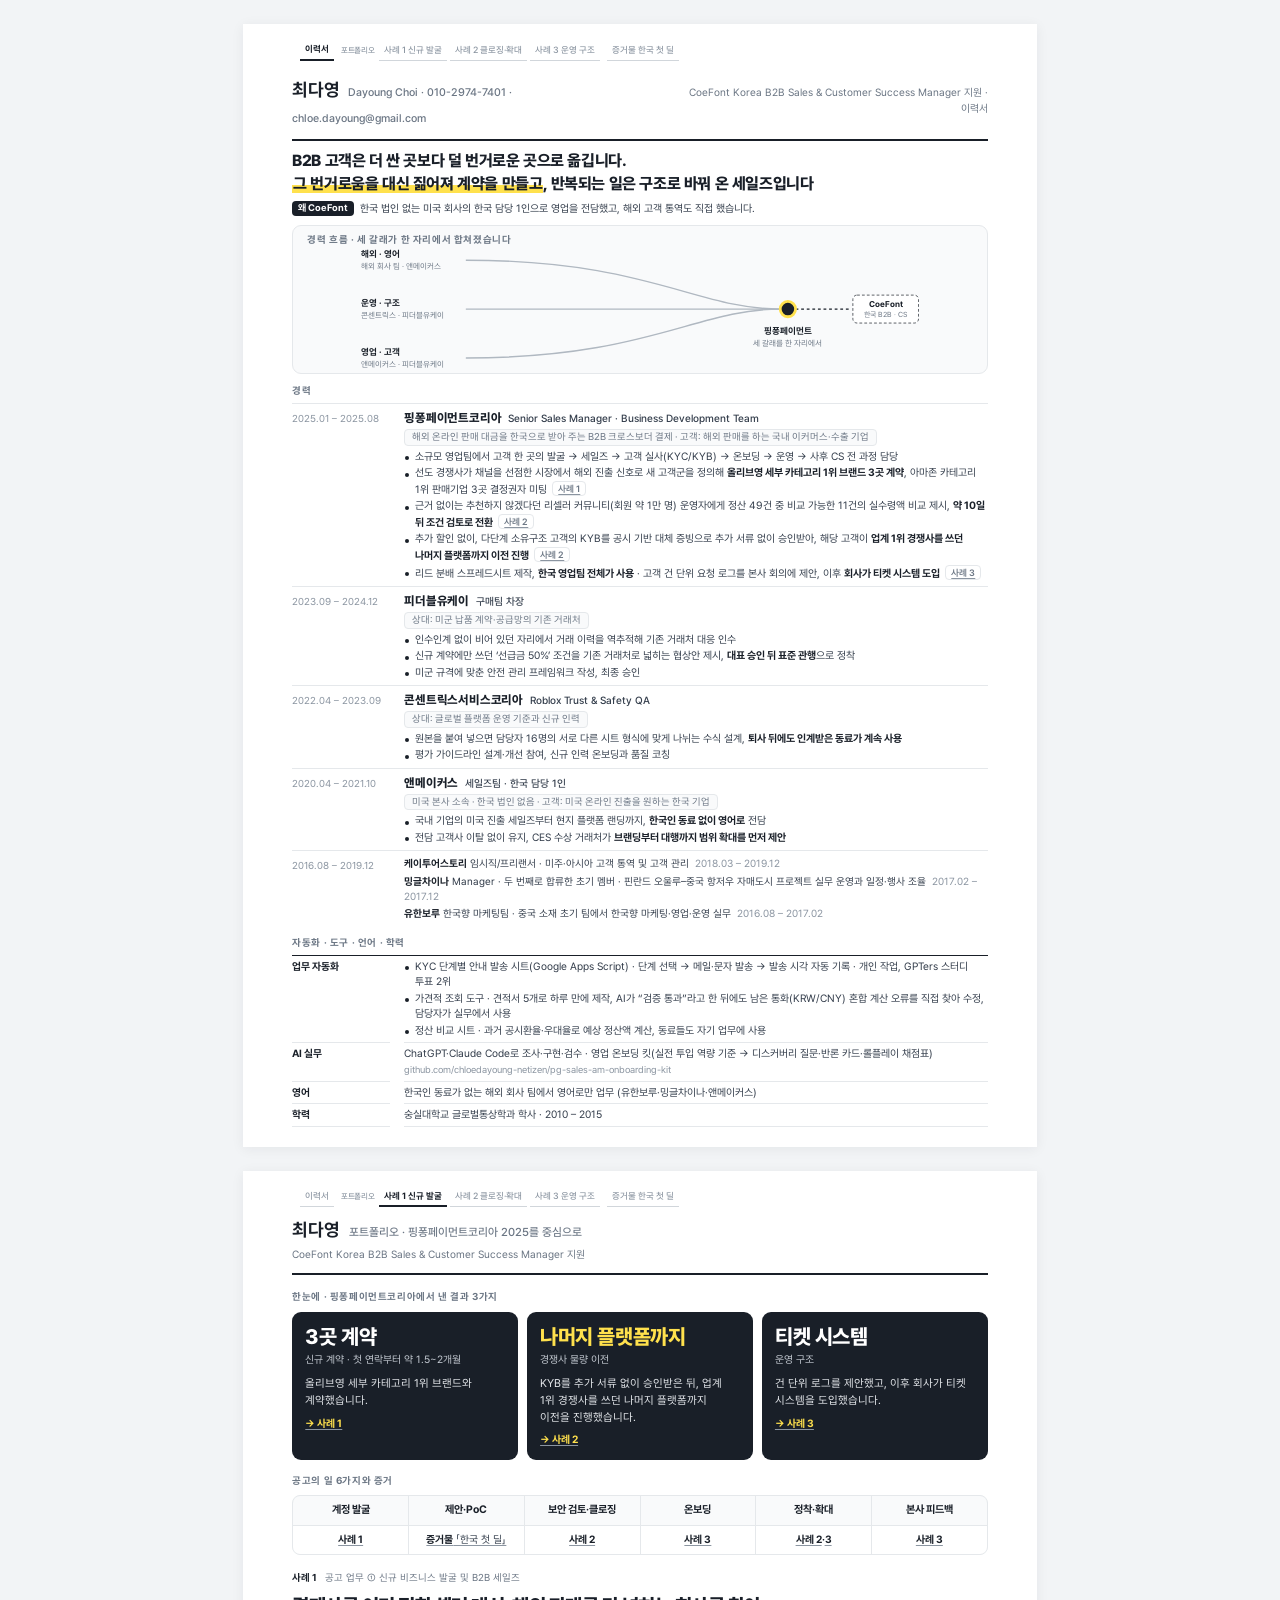
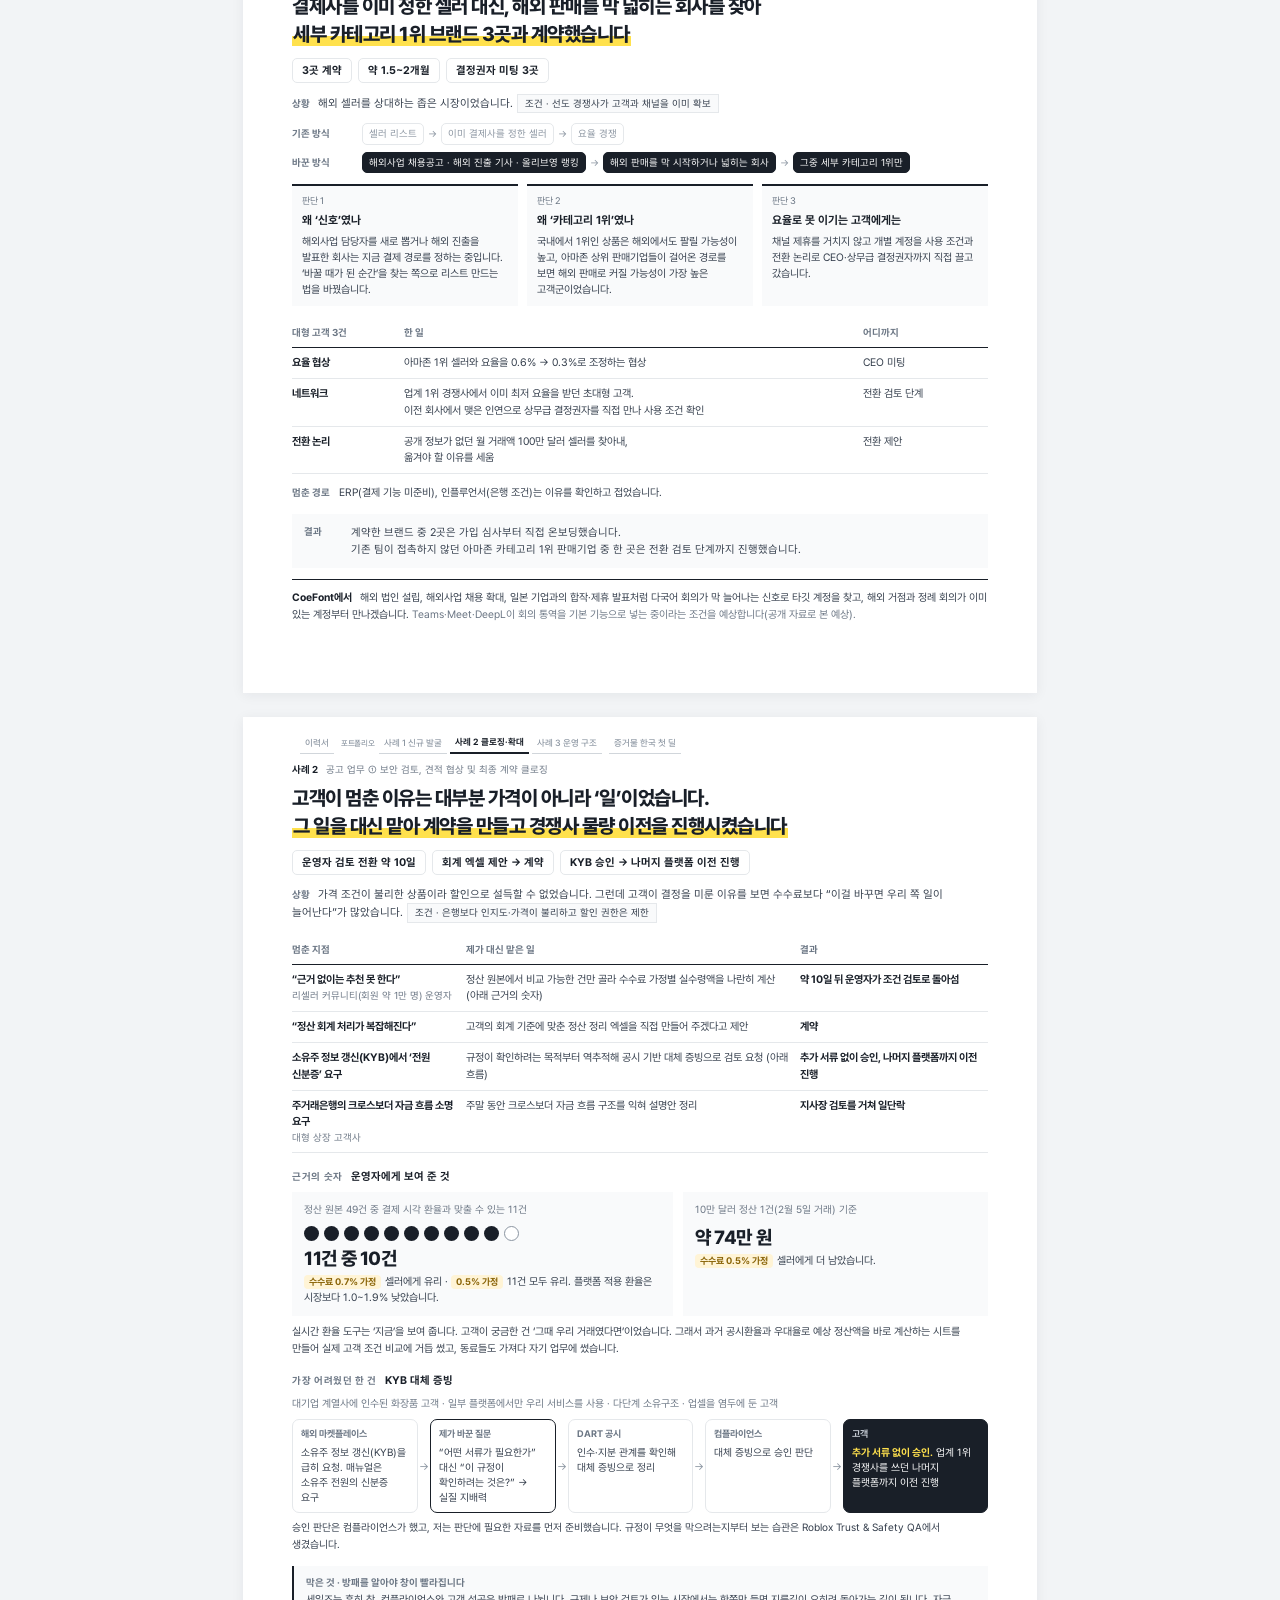
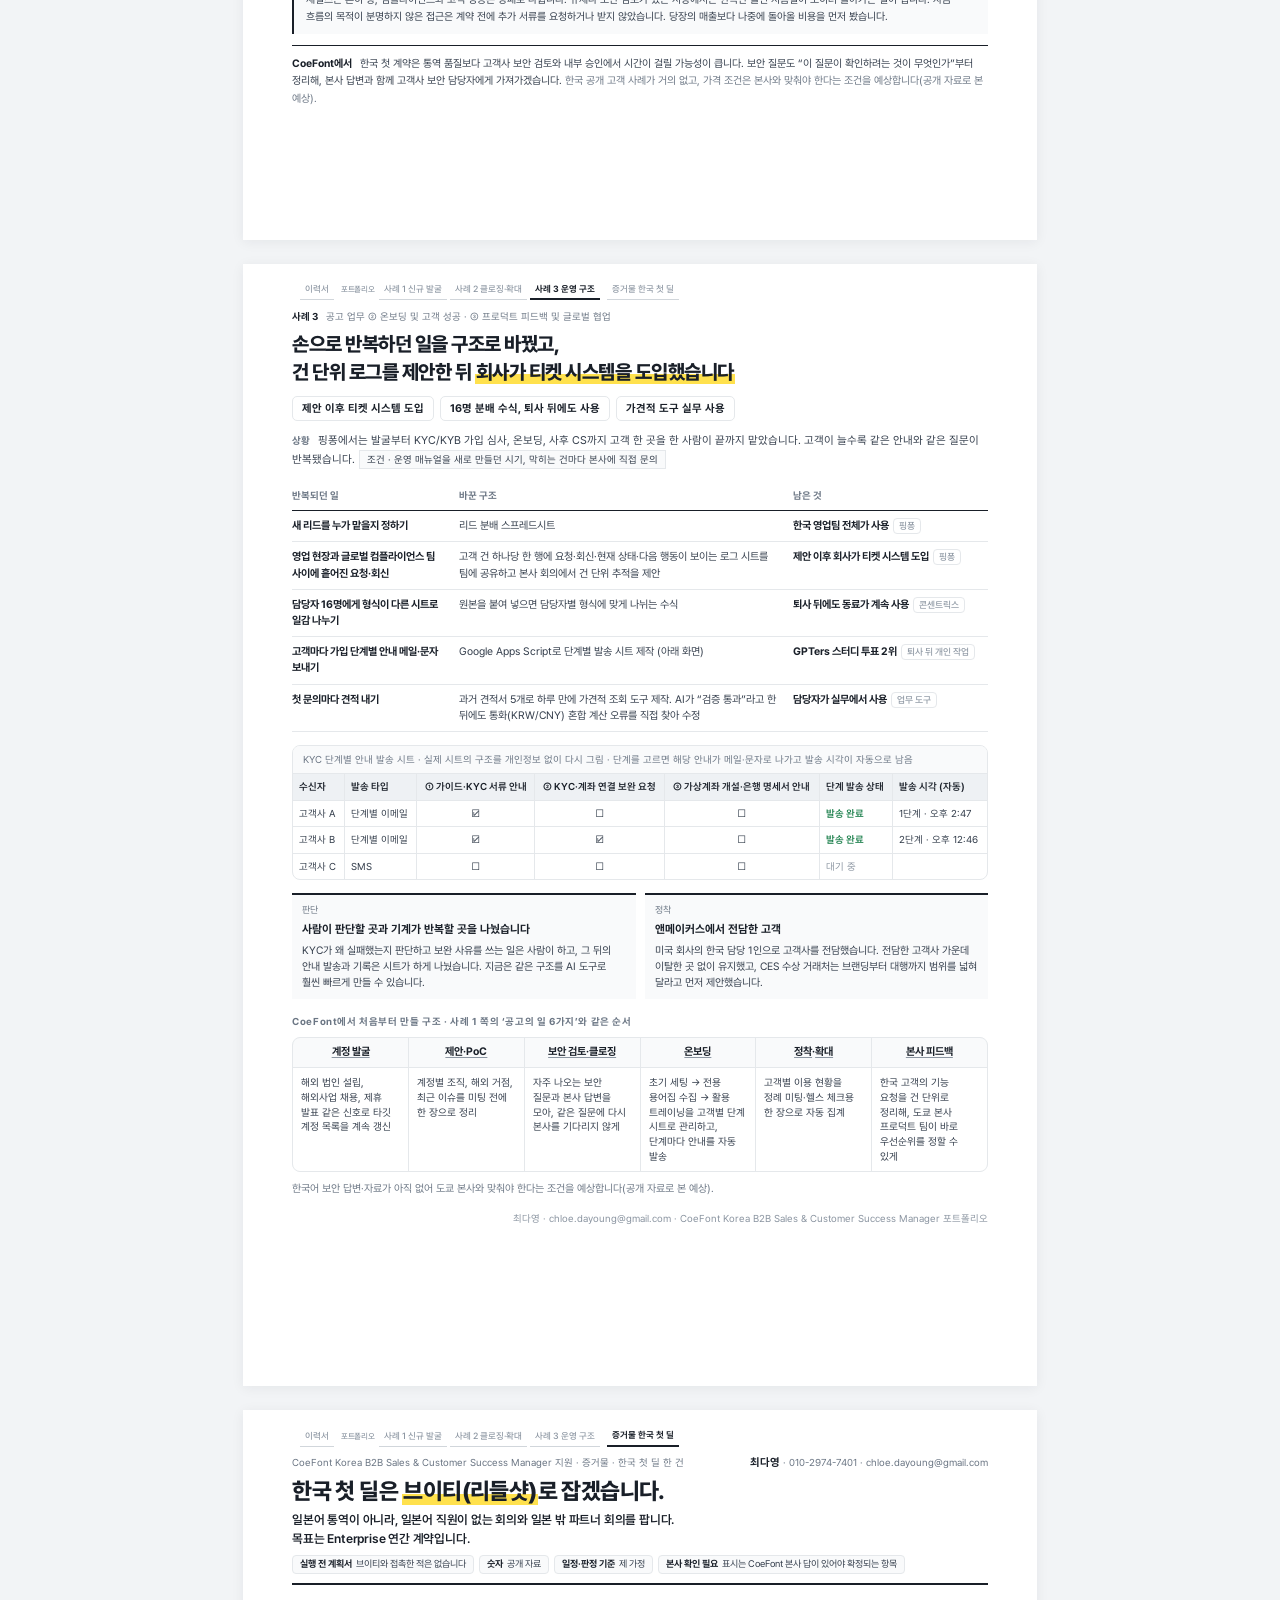
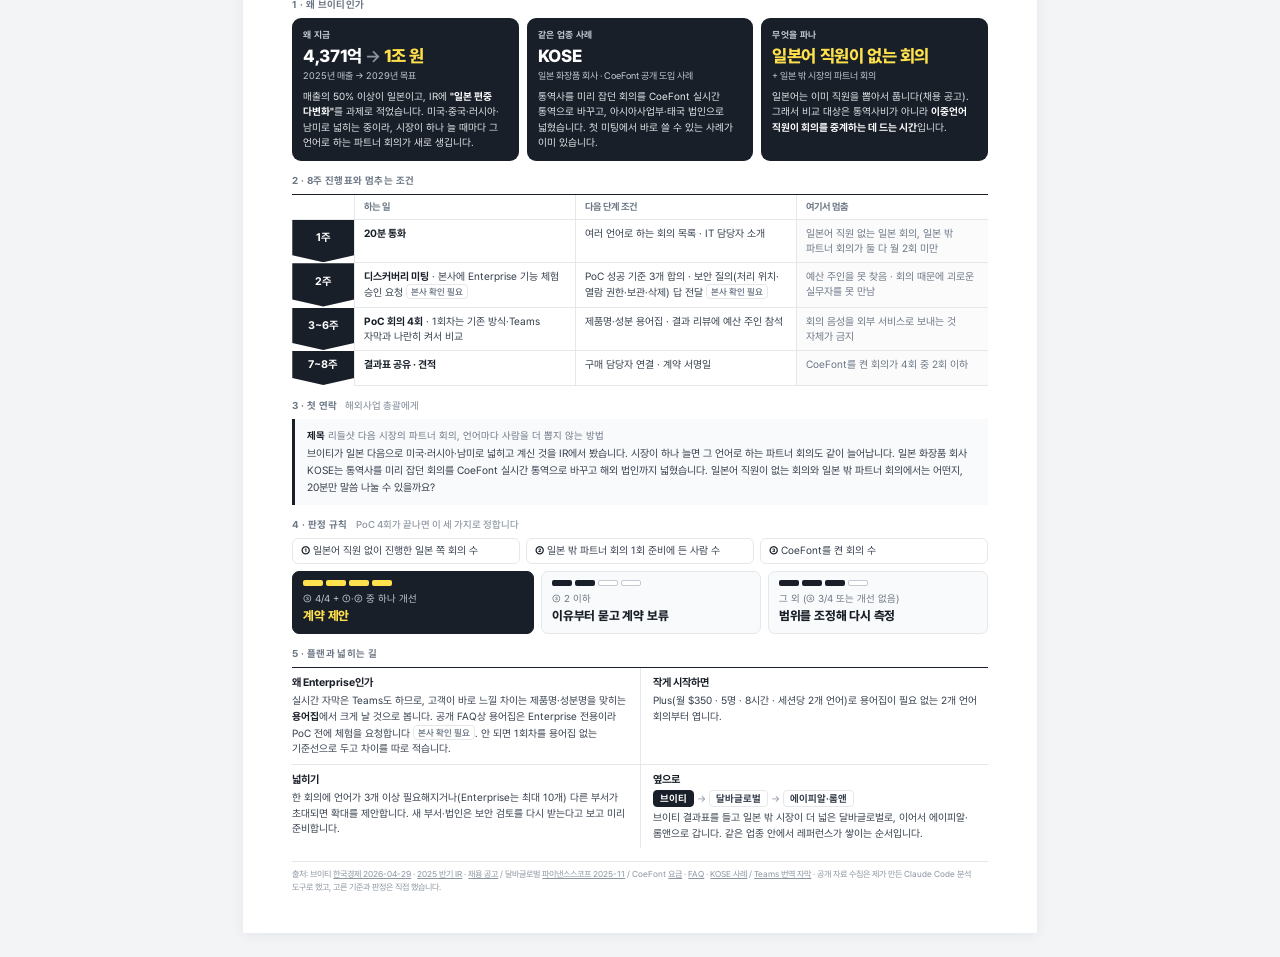
==== coefont/통합_제출본_최종.html @ 5407affa "Add final CoeFont submission (B-based, merged fixes) Based on v3 ribbon-edit version. Fixes page-1 o" ====
<!doctype html><html lang="ko"><head><meta charset="utf-8"><meta name="viewport" content="width=device-width,initial-scale=1"><meta name="robots" content="noindex,nofollow"><title>최다영 · CoeFont Korea B2B Sales &amp; Customer Success Manager 지원 서류</title><style id="embedded-font">/* Pretendard (SIL OFL 1.1) · 이 문서에 쓰인 글자만 추린 내장 폰트 */@font-face{font-family:Pretendard;font-weight:400;font-style:normal;font-display:block;src:url([data-uri]) format('woff2')}@font-face{font-family:Pretendard;font-weight:500;font-style:normal;font-display:block;src:url([data-uri]) format('woff2')}@font-face{font-family:Pretendard;font-weight:600;font-style:normal;font-display:block;src:url([data-uri]) format('woff2')}@font-face{font-family:Pretendard;font-weight:700;font-style:normal;font-display:block;src:url([data-uri]) format('woff2')}@font-face{font-family:Pretendard;font-weight:800;font-style:normal;font-display:block;src:url([data-uri]) format('woff2')}</style><style>.d-cv{--ink:#191f28;--body:#333d4b;--muted:#6b7684;--faint:#8b95a1;--line:#e5e8eb;--tint:#f9fafb;--mark:#ffe14d;
  font-family:Pretendard,-apple-system,BlinkMacSystemFont,'Apple SD Gothic Neo','Malgun Gothic',sans-serif;color:var(--body);background:#f2f4f6;color-scheme:light}
.d-cv *{box-sizing:border-box;-webkit-print-color-adjust:exact;print-color-adjust:exact}
.d-cv{margin:0;font-size:10.6px;line-height:1.47;word-break:keep-all;overflow-wrap:anywhere;-webkit-font-smoothing:antialiased}
.d-cv a{color:inherit;text-decoration:none}
.d-cv h1,.d-cv h2,.d-cv h3,.d-cv p,.d-cv ul,.d-cv dl,.d-cv dd{margin:0}
.d-cv ul{padding:0;list-style:none}
.d-cv strong,.d-cv b{color:var(--ink);font-weight:700}
.d-cv mark{background:linear-gradient(transparent 60%,var(--mark) 60%);color:inherit;padding:0 1px}
.d-cv .sheet{width:210mm;min-height:297mm;margin:24px auto;padding:11mm 13mm 9mm;background:#fff;box-shadow:0 2px 12px #191f2810}
.d-cv .section-label{font-size:10px;font-weight:700;letter-spacing:.06em;color:var(--muted);margin:9px 0 5px}
.d-cv .top{display:flex;justify-content:space-between;align-items:baseline;gap:10px;padding-bottom:9px;border-bottom:2px solid var(--ink)}
.d-cv .name{font-size:18px;font-weight:700;color:var(--ink)}
.d-cv .name small{font-size:11px;font-weight:500;color:var(--muted);margin-left:8px}
.d-cv .role{font-size:10.5px;color:var(--muted);text-align:right;line-height:1.5}
.d-cv .headline{font-size:16px;line-height:1.42;font-weight:750;color:var(--ink);letter-spacing:-.4px;margin-top:9px}
.d-cv .flow{margin-top:8px;padding:6px 14px 3px;background:var(--tint);border:1px solid var(--line);border-radius:9px}
.d-cv .flow-cap{font-size:10px;font-weight:700;letter-spacing:.06em;color:var(--muted);margin-bottom:2px}
.d-cv .flow svg{width:84%;height:auto;display:block;margin:0 auto}
.d-cv .flow text{font-family:Pretendard,-apple-system,BlinkMacSystemFont,'Apple SD Gothic Neo','Malgun Gothic',sans-serif}
.d-cv .job{display:grid;grid-template-columns:98px 1fr;column-gap:14px;padding:5px 0;border-top:1px solid var(--line)}
.d-cv .job:first-of-type{border-top:1px solid var(--ink)}
.d-cv .job .when{font-size:10px;color:var(--faint);margin-top:2px}
.d-cv .job h3{font-size:12.2px;font-weight:750;color:var(--ink);letter-spacing:-.2px}
.d-cv .job h3 span{font-size:10.4px;font-weight:500;color:var(--body);margin-left:7px;letter-spacing:0}
.d-cv .job .ctx{display:inline-block;font-size:9.9px;color:var(--muted);background:var(--tint);border:1px solid var(--line);border-radius:4px;padding:0 7px;margin:2px 0 3px}
.d-cv .dots li{position:relative;padding-left:11px;margin-bottom:1px}
.d-cv .dots li:last-child{margin-bottom:0}
.d-cv .dots li::before{content:"";position:absolute;left:1px;top:.7em;width:4px;height:4px;border-radius:50%;background:var(--ink)}
.d-cv .tag{display:inline-block;font-size:9.2px;font-weight:600;color:var(--muted);border:1px solid var(--line);border-radius:4px;padding:0 5px;margin-left:5px;white-space:nowrap;vertical-align:1px;line-height:1.45}
.d-cv .early p{font-size:10.3px}
.d-cv .early p+p{margin-top:2px}
.d-cv .early time{color:var(--faint);margin-left:6px}
.d-cv .kv{display:grid;grid-template-columns:98px 1fr;column-gap:14px;border-top:1px solid var(--ink)}
.d-cv .kv dt,.d-cv .kv dd{padding:3px 0;border-bottom:1px solid var(--line)}
.d-cv .kv dt{font-weight:700;color:var(--ink);font-size:10.4px}
.d-cv .kv dd .dots li{margin-bottom:1px}
.d-cv .src{color:var(--faint);font-size:9.6px}
@media screen and (max-width:640px){.d-cv .sheet{width:auto;min-height:0;margin:0;padding:24px 16px}
.d-cv .job,.d-cv .kv{grid-template-columns:1fr}}
@media print{.d-cv{background:#fff}
.d-cv .sheet{margin:0;box-shadow:none;min-height:0}}
.d-pf{--ink:#191f28;--body:#333d4b;--muted:#6b7684;--faint:#8b95a1;--line:#e5e8eb;--tint:#f9fafb;--mark:#ffe14d;
  font-family:Pretendard,-apple-system,BlinkMacSystemFont,'Apple SD Gothic Neo','Malgun Gothic',sans-serif;color:var(--body);background:#f2f4f6;color-scheme:light}
.d-pf *{box-sizing:border-box}
.d-pf{margin:0;font-size:12px;line-height:1.55;word-break:keep-all;overflow-wrap:anywhere;-webkit-font-smoothing:antialiased}
.d-pf h1,.d-pf h2,.d-pf h3,.d-pf p,.d-pf ul{margin:0}
.d-pf ul{padding:0;list-style:none}
.d-pf strong,.d-pf b{color:var(--ink)}
.d-pf mark{background:linear-gradient(transparent 60%,var(--mark) 60%);color:inherit;padding:0 1px}
.d-pf .sheet{width:210mm;min-height:297mm;margin:24px auto;padding:12mm 13mm;background:#fff;box-shadow:0 2px 12px #191f2810}
.d-pf .top{padding-bottom:10px;border-bottom:2px solid var(--ink)}
.d-pf .name{font-size:18px;font-weight:700;color:var(--ink)}
.d-pf .name small{font-size:11.5px;font-weight:500;color:var(--muted);margin-left:9px}
.d-pf .role{font-size:10.5px;color:var(--muted);margin-top:3px}
.d-pf .section-label{font-size:10px;font-weight:700;letter-spacing:.06em;color:var(--muted);margin-bottom:7px}
.d-pf .glance{margin-top:14px}
.d-pf .hl{display:grid;grid-template-columns:repeat(3,1fr);gap:9px}
.d-pf .hl .c{background:var(--ink);color:#fff;border-radius:9px;padding:12px 13px 11px;-webkit-print-color-adjust:exact;print-color-adjust:exact}
.d-pf .hl .big{font-size:21px;line-height:1.2;font-weight:800;color:#fff;letter-spacing:-.4px}
.d-pf .hl .big.y{color:var(--mark)}
.d-pf .hl .lab{font-size:10.5px;color:#c4cad2;margin-top:3px}
.d-pf .hl .d{font-size:11.2px;line-height:1.5;color:#e6e9ed;margin-top:7px}
.d-pf .hl .go{display:block;margin-top:7px;font-size:10.5px;font-weight:700;color:var(--mark)}
.d-pf .cyc{margin-top:13px}
.d-pf .map{display:grid;grid-template-columns:repeat(6,1fr);gap:1px;background:var(--line);border:1px solid var(--line);border-radius:8px;overflow:hidden;-webkit-print-color-adjust:exact;print-color-adjust:exact}
.d-pf .map div{padding:6px 6px;background:#fff;text-align:center}
.d-pf .map .h{background:var(--tint);font-weight:700;color:var(--ink);font-size:10.8px;-webkit-print-color-adjust:exact;print-color-adjust:exact}
.d-pf .map .e{font-size:10.5px;color:var(--body)}
.d-pf .map .e b{color:var(--ink)}
.d-pf .map .t{font-size:10.3px;line-height:1.45;color:var(--body);text-align:left;padding:7px 8px}
.d-pf .case{margin-top:15px}
.d-pf .sheet.cs .case{margin-top:0}
.d-pf .jd{font-size:10px;color:var(--muted)}
.d-pf .jd b{margin-right:8px}
.d-pf h1{font-size:20px;font-weight:750;line-height:1.4;letter-spacing:-.5px;color:var(--ink);margin:6px 0 10px}
.d-pf .results{display:flex;flex-wrap:wrap;gap:6px;margin-bottom:11px}
.d-pf .chip{display:inline-block;padding:3px 9px;border:1px solid var(--line);border-radius:5px;font-size:11px}
.d-pf .results .chip{font-weight:650;color:var(--ink)}
.d-pf .context{font-size:11.2px;line-height:1.55}
.d-pf .context b{font-size:10px;color:var(--muted);margin-right:8px}
.d-pf .condition{display:inline-block;padding:1px 7px;background:var(--tint);border:1px solid var(--line);font-size:10px;margin-left:4px;-webkit-print-color-adjust:exact;print-color-adjust:exact}
.d-pf .shift{margin:10px 0 11px;display:grid;grid-template-columns:62px 1fr;gap:7px 8px;align-items:center}
.d-pf .lbl{font-size:10px;font-weight:650;color:var(--muted)}
.d-pf .chain{display:flex;align-items:center;flex-wrap:wrap;gap:4px}
.d-pf .chain .chip{font-size:10px;padding:2px 6px}
.d-pf .dim{color:var(--faint)}
.d-pf .on{background:var(--ink);color:#fff;border-color:var(--ink);-webkit-print-color-adjust:exact;print-color-adjust:exact}
.d-pf .arr{font-size:10px;color:var(--faint)}
.d-pf .judgments{display:grid;grid-template-columns:repeat(3,1fr);gap:9px}
.d-pf .judgments.two{grid-template-columns:1fr 1fr}
.d-pf .judgment{background:var(--tint);padding:8px 10px;border-top:2px solid var(--ink);-webkit-print-color-adjust:exact;print-color-adjust:exact}
.d-pf .judgment .num{display:block;color:var(--muted);font-size:9.5px;margin-bottom:3px}
.d-pf .judgment h3{font-size:11.5px;line-height:1.4;margin-bottom:6px;color:var(--ink)}
.d-pf .judgment p{font-size:10.7px;line-height:1.5}
.d-pf .tbl{border-collapse:collapse;width:100%;font-size:10.8px;line-height:1.5;margin-top:13px}
.d-pf .tbl th{text-align:left;color:var(--muted);font-size:10px;padding:6px 8px 7px 0;border-bottom:1px solid var(--ink)}
.d-pf .tbl td{padding:7px 9px 7px 0;border-bottom:1px solid var(--line);vertical-align:top}
.d-pf .tbl td:first-child{font-weight:700;color:var(--ink)}
.d-pf .tbl .who{display:block;font-weight:400;color:var(--muted);font-size:10px}
.d-pf .tbl .res{font-weight:650;color:var(--ink)}
.d-pf .tag{display:inline-block;font-size:9.3px;font-weight:500;color:var(--faint);border:1px solid var(--line);border-radius:4px;padding:0 5px;margin-left:4px}
.d-pf .stop{margin-top:11px;font-size:10.7px}
.d-pf .stop b{margin-right:9px;font-size:10px;color:var(--muted)}
.d-pf .result{display:grid;grid-template-columns:39px 1fr;gap:8px;margin-top:12px;padding:10px 12px;background:var(--tint);font-size:11px;-webkit-print-color-adjust:exact;print-color-adjust:exact}
.d-pf .result b{font-size:10px;color:var(--muted)}
.d-pf .next{margin-top:11px;padding-top:9px;border-top:1px solid var(--ink);font-size:10.7px;line-height:1.6}
.d-pf .next b{margin-right:8px}
.d-pf .forecast{color:var(--muted)}
.d-pf .blk{margin-top:15px}
.d-pf .blk>.section-label{display:flex;gap:8px;align-items:baseline}
.d-pf .blk>.section-label em{font-style:normal;color:var(--ink);letter-spacing:0;font-size:11px}
.d-pf .proof{display:grid;grid-template-columns:1.25fr 1fr;gap:10px}
.d-pf .proof>div{background:var(--tint);padding:10px 12px;-webkit-print-color-adjust:exact;print-color-adjust:exact}
.d-pf .proof .src{font-size:10.3px;color:var(--muted)}
.d-pf .dots{display:flex;gap:5px;margin:8px 0 6px}
.d-pf .dots i{width:15px;height:15px;border-radius:50%;background:var(--ink);display:inline-block;-webkit-print-color-adjust:exact;print-color-adjust:exact}
.d-pf .dots i.o{background:#fff;border:1.5px solid var(--faint)}
.d-pf .proof .big{font-size:19px;font-weight:800;color:var(--ink);letter-spacing:-.4px;line-height:1.25}
.d-pf .proof .cap{font-size:10.7px;line-height:1.5;margin-top:3px}
.d-pf .proof .as{display:inline-block;font-size:9.5px;font-weight:700;color:#8a6408;background:#fff4d6;border-radius:4px;padding:0 5px;margin-right:4px;-webkit-print-color-adjust:exact;print-color-adjust:exact}
.d-pf .sheetnote{font-size:10.7px;margin-top:8px}
.d-pf .flowcap{font-size:10.5px;color:var(--muted);margin-bottom:7px}
.d-pf .flow{display:grid;grid-template-columns:1fr 12px 1fr 12px 1fr 12px 1fr 12px 1.15fr;align-items:stretch}
.d-pf .flow>i{align-self:center;justify-self:center;font-style:normal;color:var(--faint);font-size:11px}
.d-pf .flow .bx{border:1px solid var(--line);border-radius:7px;padding:7px 8px;background:#fff}
.d-pf .flow .bx .who{display:block;font-size:9.5px;font-weight:700;color:var(--muted);margin-bottom:3px}
.d-pf .flow .bx p{font-size:10.4px;line-height:1.45;color:var(--body)}
.d-pf .flow .bx.me{border:1.5px solid var(--ink)}
.d-pf .flow .bx.end{background:var(--ink);border-color:var(--ink);-webkit-print-color-adjust:exact;print-color-adjust:exact}
.d-pf .flow .bx.end .who{color:#c4cad2}
.d-pf .flow .bx.end p{color:#fff}
.d-pf .flow .bx.end p b{color:var(--mark)}
.d-pf .scope{font-size:10.5px;margin-top:7px}
.d-pf .rule{margin-top:13px;padding:9px 12px;border-left:2px solid var(--ink);background:var(--tint);font-size:10.6px;line-height:1.55;-webkit-print-color-adjust:exact;print-color-adjust:exact}
.d-pf .rule b{display:block;font-size:10px;color:var(--muted);margin-bottom:2px}
.d-pf .mock{margin-top:13px;border:1px solid var(--line);border-radius:8px;overflow:hidden}
.d-pf .mock figcaption{font-size:10px;color:var(--muted);padding:6px 10px;background:var(--tint);border-bottom:1px solid var(--line);-webkit-print-color-adjust:exact;print-color-adjust:exact}
.d-pf .mock table{width:100%;border-collapse:collapse;font-size:10px}
.d-pf .mock th{background:#eef1f4;color:var(--ink);font-weight:600;text-align:left;padding:5px 6px;border-right:1px solid var(--line);-webkit-print-color-adjust:exact;print-color-adjust:exact}
.d-pf .mock td{padding:5px 6px;border-top:1px solid var(--line);border-right:1px solid var(--line);color:var(--body)}
.d-pf .mock th:last-child,.d-pf .mock td:last-child{border-right:0}
.d-pf .mock .ok{color:#1b7f4b;font-weight:600}
.d-pf .mock .wait{color:var(--faint)}
.d-pf .mock .chk{text-align:center}
.d-pf figure{margin:0}
.d-pf .foot{margin-top:14px;font-size:10px;color:var(--faint);text-align:right}
@media print{.d-pf{background:#fff}
.d-pf .sheet{width:auto;min-height:0;margin:0;padding:0;box-shadow:none}
.d-pf .sheet+.sheet{break-before:page}
.d-pf *{-webkit-print-color-adjust:exact;print-color-adjust:exact}}
.d-ev{--ink:#191f28;--body:#333d4b;--muted:#6b7684;--faint:#8b95a1;--line:#e5e8eb;--tint:#f9fafb;--mark:#ffe14d;
  font-family:Pretendard,-apple-system,BlinkMacSystemFont,'Apple SD Gothic Neo','Malgun Gothic',sans-serif;color:var(--body);background:#f2f4f6;color-scheme:light}
.d-ev *{box-sizing:border-box;-webkit-print-color-adjust:exact;print-color-adjust:exact}
.d-ev{margin:0;font-size:11px;line-height:1.5;word-break:keep-all;overflow-wrap:anywhere;-webkit-font-smoothing:antialiased}
.d-ev h1,.d-ev h2,.d-ev h3,.d-ev p,.d-ev ul{margin:0}
.d-ev ul{padding:0;list-style:none}
.d-ev a{color:inherit}
.d-ev strong,.d-ev b{color:var(--ink)}
.d-ev mark{background:linear-gradient(transparent 60%,var(--mark) 60%);color:inherit;padding:0 1px}
.d-ev .sheet{width:210mm;height:297mm;margin:24px auto;padding:12mm 13mm 10mm;background:#fff;box-shadow:0 2px 12px #191f2810;display:flex;flex-direction:column;gap:12px;overflow:hidden}
.d-ev .label{font-size:10px;font-weight:700;letter-spacing:.04em;color:var(--muted);margin-bottom:6px;display:flex;align-items:baseline;gap:8px}
.d-ev .label em{font-style:normal;font-weight:500;letter-spacing:0;color:var(--faint)}
.d-ev .t{display:inline-block;font-size:9px;font-weight:600;border:1px solid var(--line);border-radius:4px;padding:0 4px;margin-left:3px;color:var(--muted);background:#fff;white-space:nowrap;vertical-align:1px;line-height:1.45}
.d-ev .top{padding-bottom:9px;border-bottom:2px solid var(--ink)}
.d-ev .toprow{display:flex;justify-content:space-between;align-items:baseline;gap:10px}
.d-ev .eyebrow{font-size:10px;color:var(--muted)}
.d-ev .who{font-size:10px;color:var(--muted);white-space:nowrap}
.d-ev .who strong{font-size:11px}
.d-ev h1{font-size:23px;line-height:1.3;font-weight:800;letter-spacing:-.6px;color:var(--ink);margin-top:5px}
.d-ev .sub{font-size:12.5px;font-weight:600;color:var(--ink);margin-top:4px;letter-spacing:-.2px;line-height:1.5}
.d-ev .honest{display:flex;flex-wrap:wrap;gap:5px;margin-top:7px}
.d-ev .honest span{font-size:9.6px;border:1px solid var(--line);background:var(--tint);border-radius:4px;padding:1px 7px;color:var(--body)}
.d-ev .honest span b{margin-right:4px}
.d-ev .hl{display:grid;grid-template-columns:repeat(3,1fr);gap:8px}
.d-ev .hl .c{background:var(--ink);color:#fff;border-radius:9px;padding:10px 11px}
.d-ev .hl .k{font-size:9.3px;font-weight:700;color:#c4cad2;letter-spacing:.04em}
.d-ev .hl .big{font-size:17.5px;line-height:1.25;font-weight:800;color:#fff;letter-spacing:-.4px;margin-top:3px}
.d-ev .hl .big .y{color:var(--mark)}
.d-ev .hl .big .ar{color:#8b95a1;font-weight:600;margin:0 3px}
.d-ev .hl .lab{font-size:9.5px;color:#c4cad2;margin-top:2px}
.d-ev .hl .d{font-size:10.3px;line-height:1.5;color:#e6e9ed;margin-top:6px}
.d-ev .hl .d b{color:#fff}
.d-ev .tl{display:grid;grid-template-columns:62px 1.15fr 1.15fr 1fr;border-top:1px solid var(--ink)}
.d-ev .tl>div{padding:6px 9px;border-bottom:1px solid var(--line);font-size:10.5px;line-height:1.45}
.d-ev .tl .hd{font-size:9.8px;font-weight:700;color:var(--muted);padding-top:5px;padding-bottom:5px}
.d-ev .tl .wk{background:var(--ink);color:#fff;font-weight:700;font-size:11px;display:flex;align-items:center;justify-content:center;border-bottom:0;margin-bottom:1px;clip-path:polygon(0 0,100% 0,100% calc(100% - 7px),50% 100%,0 calc(100% - 7px));padding-bottom:12px}
.d-ev .tl .stop{color:var(--muted);background:#fbfbfc}
.d-ev .tl>div:not(.wk):not(.hd.c0){border-left:1px solid var(--line)}
.d-ev .mail{background:var(--tint);border-left:3px solid var(--ink);padding:8px 12px;font-size:10.6px;line-height:1.6}
.d-ev .mail .meta{font-size:10px;color:var(--muted);margin-bottom:3px}
.d-ev .mail .meta b{color:var(--ink)}
.d-ev .metrics{font-size:10.5px;margin-bottom:7px;display:grid;grid-template-columns:repeat(3,1fr);gap:6px}
.d-ev .metrics span{background:#fff;border:1px solid var(--line);border-radius:6px;padding:4px 8px}
.d-ev .verdict{display:grid;grid-template-columns:1.1fr 1fr 1fr;gap:7px}
.d-ev .verdict .v{background:var(--tint);border-radius:7px;padding:8px 10px;border:1px solid var(--line)}
.d-ev .pips{display:flex;gap:3px;margin-bottom:5px}
.d-ev .pips i{width:20px;height:6px;border-radius:2px;background:var(--ink);display:inline-block}
.d-ev .pips i.o{background:#fff;border:1px solid #c4cad2}
.d-ev .verdict .if{font-size:10px;color:var(--muted)}
.d-ev .verdict .then{font-size:12.5px;font-weight:750;color:var(--ink);margin-top:1px;letter-spacing:-.2px}
.d-ev .verdict .v.go{background:var(--ink);border-color:var(--ink)}
.d-ev .verdict .v.go .if{color:#c4cad2}
.d-ev .verdict .v.go .then{color:var(--mark)}
.d-ev .verdict .v.go .pips i{background:var(--mark)}
.d-ev .plan{display:grid;grid-template-columns:1fr 1fr;border-top:1px solid var(--ink)}
.d-ev .plan>div{padding:7px 12px 7px 0;font-size:10.4px;line-height:1.5;border-bottom:1px solid var(--line)}
.d-ev .plan>div:nth-child(even){padding-left:12px;padding-right:0;border-left:1px solid var(--line)}
.d-ev .plan>div:nth-child(n+3){border-bottom:0}
.d-ev .plan h3{font-size:10.8px;font-weight:700;color:var(--ink);margin-bottom:2px}
.d-ev .plan .chain{display:flex;flex-wrap:wrap;align-items:center;gap:3px;margin:2px 0 3px}
.d-ev .plan .chain span{font-size:10px;font-weight:650;border:1px solid var(--line);border-radius:4px;padding:0 6px}
.d-ev .plan .chain span.on{background:var(--ink);color:#fff;border-color:var(--ink)}
.d-ev .plan .chain i{font-style:normal;color:var(--faint);font-size:10px}
.d-ev .src{margin-top:auto;font-size:8.6px;color:var(--faint);line-height:1.55;border-top:1px solid var(--line);padding-top:6px}
.d-ev .src a{text-decoration:underline}
@media print{.d-ev{background:#fff}
.d-ev .sheet{margin:0;box-shadow:none;height:296mm}}

@page{size:A4;margin:0}
html{background:#f2f4f6;scroll-behavior:auto}
body{margin:0;background:#f2f4f6}
*{box-sizing:border-box;-webkit-print-color-adjust:exact;print-color-adjust:exact}
/* 통합용 규격은 원본의 화면 여백을 유지한다. */
.d-cv .sheet,.d-pf .sheet,.d-ev .sheet{position:relative;width:210mm;height:297mm;min-height:297mm;break-inside:avoid}
.d-pf .sheet{padding:12mm 13mm}
.d-cv .sheet{padding:11mm 13mm 9mm}
.d-ev .sheet{padding:12mm 13mm 10mm}
.d-cv a.jump,.d-pf a.jump{color:inherit;text-decoration:underline;text-decoration-color:#8b95a1;text-underline-offset:2px}
/* 본문 밖 위쪽 안쪽 여백에만 얹는 공통 이동 띠. */
.sheet .sheet-tabs{position:absolute;top:3mm;left:13mm;right:13mm;height:6mm;display:flex;align-items:center;gap:4px;margin:0;padding:0;border:0;font-family:Pretendard,-apple-system,BlinkMacSystemFont,'Apple SD Gothic Neo','Malgun Gothic',sans-serif;font-size:9px;font-weight:500;line-height:1.15;letter-spacing:0;white-space:nowrap;color:#6b7684;z-index:1}
.sheet .sheet-tabs a{display:inline-flex;align-items:center;justify-content:center;height:5.4mm;padding:0 6px;margin:0;border:1px solid #d1d6db;border-radius:4px;background:#fff;color:#6b7684;text-decoration:none;font-size:9px;font-weight:500;line-height:1.15;letter-spacing:0}
.sheet .sheet-tabs a[aria-current="page"]{background:#191f28;border-color:#191f28;color:#fff;font-weight:700}
.sheet .sheet-tabs a:focus-visible{outline:2px solid #191f28;outline-offset:2px}
.sheet .sheet-tabs .portfolio-tabs{display:inline-flex;align-items:center;gap:3px;height:6mm;padding:0 4px;border-left:1px solid #d1d6db;border-right:1px solid #d1d6db}
.sheet .sheet-tabs .portfolio-label{font-size:8px;color:#8b95a1;margin-right:1px;letter-spacing:-.2px}
.sheet .sheet-tabs .sheet-count{margin-left:auto;font-size:9px;font-weight:400;color:#8b95a1}
/* v3: 1쪽(이력서)만 쪽 전체 폭을 덮는 큰 띠 */
#cv{padding-top:14mm!important}
.d-cv .why{margin-top:6px;font-size:10.6px;line-height:1.5;color:var(--body)}
.d-cv .why b{display:inline-block;font-size:9.6px;font-weight:700;color:#fff;background:var(--ink);border-radius:4px;padding:0 6px;margin-right:6px;vertical-align:1px}
#cv .sheet-tabs{top:0;left:0;right:0;height:17mm;gap:0;background:#191f28;padding:0 13mm;align-items:stretch}
#cv .sheet-tabs a{flex:1;height:auto;border:0;border-radius:0;background:transparent;color:#c4cad2;font-size:12.5px;font-weight:600;padding:0 6px;border-right:1px solid #333d4b}
#cv .sheet-tabs a[aria-current="page"]{background:#ffe14d;color:#191f28;font-weight:800;box-shadow:inset 0 -4px 0 #191f28}
#cv .sheet-tabs .portfolio-tabs{flex:3;height:auto;padding:0;gap:0;border:0;position:relative}
#cv .sheet-tabs .portfolio-tabs a{border-right:1px solid #333d4b}
#cv .sheet-tabs .portfolio-label{position:absolute;top:1.6mm;left:50%;transform:translateX(-50%);font-size:8.5px;color:#8b95a1;letter-spacing:.08em;margin:0}
#cv .sheet-tabs .portfolio-tabs a{padding-top:3.5mm}
#cv .sheet-tabs .sheet-count{flex:none;margin-left:0;display:flex;align-items:center;padding-left:12px;font-size:11px;color:#8b95a1}

@media print{
html,body{background:#fff}
.d-cv,.d-pf,.d-ev{display:contents}
.d-cv .sheet,.d-pf .sheet,.d-ev .sheet{width:210mm;height:296mm;min-height:0;overflow:hidden;margin:0;box-shadow:none;break-before:page;break-after:auto;break-inside:avoid}
body>:not(.d-cv):not(.d-pf):not(.d-ev){display:none!important}
.d-cv .sheet{break-before:auto}
.d-pf .sheet{padding:12mm 13mm}
.d-cv .sheet{padding:11mm 13mm 9mm}
.d-ev .sheet{padding:12mm 13mm 10mm}
}
</style><style id="ribbon-only-update">
/* Ribbon-only update: attached reference. Body and page geometry unchanged. */
.sheet .sheet-tabs,#cv .sheet-tabs{position:absolute;top:4mm;left:15mm;right:15mm;height:6mm;display:flex;align-items:center;gap:4px;margin:0;padding:0;border:0;border-radius:0;background:transparent;color:#6b7684;font-size:9px;font-weight:500;line-height:1.15;letter-spacing:0;white-space:nowrap;box-shadow:none}
.sheet .sheet-tabs a,#cv .sheet-tabs a,.sheet .sheet-tabs .portfolio-tabs a,#cv .sheet-tabs .portfolio-tabs a{display:inline-flex;flex:none;align-items:center;justify-content:center;height:5.4mm;min-width:0;margin:0;padding:0 5px;border:0;border-bottom:1px solid #d1d6db;border-radius:0;background:transparent;color:#8b95a1;text-decoration:none;font-size:9px;font-weight:500;line-height:1.15;letter-spacing:0;box-shadow:none}
.sheet .sheet-tabs a[aria-current='page'],#cv .sheet-tabs a[aria-current='page']{background:transparent;color:#191f28;border-bottom:2px solid #191f28;font-weight:700;box-shadow:none}
.sheet .sheet-tabs .portfolio-tabs,#cv .sheet-tabs .portfolio-tabs{position:static;display:inline-flex;flex:none;align-items:center;gap:3px;height:6mm;margin:0;padding:0 3px;border:0;background:transparent}
.sheet .sheet-tabs .portfolio-label,#cv .sheet-tabs .portfolio-label{position:static;display:inline;transform:none;margin:0 1px 0 0;padding:0;color:#8b95a1;font-size:8px;font-weight:500;letter-spacing:-.2px}
.sheet .sheet-tabs .sheet-count,#cv .sheet-tabs .sheet-count{display:none}
.sheet .sheet-tabs a:focus-visible,#cv .sheet-tabs a:focus-visible{outline:2px solid #191f28;outline-offset:2px}
</style></head><body>
<!-- 이력서 원본: 이력서_v8.html -->
<div class="d-cv"><article class="sheet" id="cv"><nav class="sheet-tabs" aria-label="지원 서류 쪽 이동"><a href="#cv" aria-current="page">이력서</a><span class="portfolio-tabs"><span class="portfolio-label">포트폴리오</span><a href="#case1">사례 1 신규 발굴</a><a href="#case2">사례 2 클로징·확대</a><a href="#case3">사례 3 운영 구조</a></span><a href="#evidence">증거물 한국 첫 딜</a><span class="sheet-count">1 / 5</span></nav>
  <header class="top">
    <p class="name">최다영<small>Dayoung Choi · 010-2974-7401 · chloe.dayoung@gmail.com</small></p>
    <p class="role">CoeFont Korea B2B Sales &amp; Customer Success Manager 지원 · 이력서</p>
  </header>
  <h1 class="headline">B2B 고객은 더 싼 곳보다 덜 번거로운 곳으로 옮깁니다.<br><mark>그 번거로움을 대신 짊어져 계약을 만들고</mark>, 반복되는 일은 구조로 바꿔 온 세일즈입니다</h1>
  <p class="why"><b>왜 CoeFont</b>한국 법인 없는 미국 회사의 한국 담당 1인으로 영업을 전담했고, 해외 고객 통역도 직접 했습니다.</p>

  <div class="flow">
      <p class="flow-cap">경력 흐름 · 세 갈래가 한 자리에서 합쳐졌습니다</p>
      <svg viewBox="0 24 800 174" role="img" aria-label="해외·영어, 운영·구조, 영업·고객 세 갈래 경력이 핑퐁페이먼트에서 합쳐져 CoeFont로 이어지는 흐름">
        <g fill="none" stroke-width="2">
          <path d="M150 40 C 410 40, 480 110, 600 110" stroke="#b0b8c1"/>
          <path d="M150 110 L 600 110" stroke="#b0b8c1"/>
          <path d="M150 180 C 410 180, 480 110, 600 110" stroke="#b0b8c1"/>
          <path d="M622 110 L 700 110" stroke="#191f28" stroke-dasharray="4 4"/>
        </g>
        <g font-size="13" fill="#191f28" font-weight="700">
          <text x="0" y="36">해외 · 영어</text>
          <text x="0" y="106">운영 · 구조</text>
          <text x="0" y="176">영업 · 고객</text>
        </g>
        <g font-size="11.5" fill="#6b7684">
          <text x="0" y="53">해외 회사 팀 · 앤메이커스</text>
          <text x="0" y="123">콘센트릭스 · 피더블유케이</text>
          <text x="0" y="193">앤메이커스 · 피더블유케이</text>
        </g>
        <circle cx="611" cy="110" r="11" fill="#191f28" stroke="#ffe14d" stroke-width="4"/>
        <text x="611" y="146" text-anchor="middle" font-size="13" font-weight="700" fill="#191f28">핑퐁페이먼트</text>
        <text x="611" y="163" text-anchor="middle" font-size="11.5" fill="#6b7684">세 갈래를 한 자리에서</text>
        <rect x="704" y="90" width="94" height="40" rx="6" fill="#fff" stroke="#191f28" stroke-dasharray="4 3"/>
        <text x="751" y="107" text-anchor="middle" font-size="12" font-weight="700" fill="#191f28">CoeFont</text>
        <text x="751" y="122" text-anchor="middle" font-size="10.5" fill="#6b7684">한국 B2B · CS</text>
      </svg>
  </div>

  <h2 class="section-label">경력</h2>
  <div class="job">
    <p class="when">2025.01 – 2025.08</p>
    <div>
      <h3>핑퐁페이먼트코리아<span>Senior Sales Manager · Business Development Team</span></h3>
      <p class="ctx">해외 온라인 판매 대금을 한국으로 받아 주는 B2B 크로스보더 결제 · 고객: 해외 판매를 하는 국내 이커머스·수출 기업</p>
      <ul class="dots">
        <li>소규모 영업팀에서 고객 한 곳의 발굴 → 세일즈 → 고객 실사(KYC/KYB) → 온보딩 → 운영 → 사후 CS 전 과정 담당</li>
        <li>선도 경쟁사가 채널을 선점한 시장에서 해외 진출 신호로 새 고객군을 정의해 <strong>올리브영 세부 카테고리 1위 브랜드 3곳 계약</strong>, 아마존 카테고리 1위 판매기업 3곳 결정권자 미팅<span class="tag"><a class="jump" href="#case1">사례 1</a></span></li>
        <li>근거 없이는 추천하지 않겠다던 리셀러 커뮤니티(회원 약 1만 명) 운영자에게 정산 49건 중 비교 가능한 11건의 실수령액 비교 제시, <strong>약 10일 뒤 조건 검토로 전환</strong><span class="tag"><a class="jump" href="#case2">사례 2</a></span></li>
        <li>추가 할인 없이, 다단계 소유구조 고객의 KYB를 공시 기반 대체 증빙으로 추가 서류 없이 승인받아, 해당 고객이 <strong>업계 1위 경쟁사를 쓰던 나머지 플랫폼까지 이전 진행</strong><span class="tag"><a class="jump" href="#case2">사례 2</a></span></li>
        <li>리드 분배 스프레드시트 제작, <strong>한국 영업팀 전체가 사용</strong> · 고객 건 단위 요청 로그를 본사 회의에 제안, 이후 <strong>회사가 티켓 시스템 도입</strong><span class="tag"><a class="jump" href="#case3">사례 3</a></span></li>
      </ul>
    </div>
  </div>
  <div class="job">
    <p class="when">2023.09 – 2024.12</p>
    <div>
      <h3>피더블유케이<span>구매팀 차장</span></h3>
      <p class="ctx">상대: 미군 납품 계약·공급망의 기존 거래처</p>
      <ul class="dots">
        <li>인수인계 없이 비어 있던 자리에서 거래 이력을 역추적해 기존 거래처 대응 인수</li>
        <li>신규 계약에만 쓰던 ‘선급금 50%’ 조건을 기존 거래처로 넓히는 협상안 제시, <strong>대표 승인 뒤 표준 관행</strong>으로 정착</li>
        <li>미군 규격에 맞춘 안전 관리 프레임워크 작성, 최종 승인</li>
      </ul>
    </div>
  </div>
  <div class="job">
    <p class="when">2022.04 – 2023.09</p>
    <div>
      <h3>콘센트릭스서비스코리아<span>Roblox Trust &amp; Safety QA</span></h3>
      <p class="ctx">상대: 글로벌 플랫폼 운영 기준과 신규 인력</p>
      <ul class="dots">
        <li>원본을 붙여 넣으면 담당자 16명의 서로 다른 시트 형식에 맞게 나뉘는 수식 설계, <strong>퇴사 뒤에도 인계받은 동료가 계속 사용</strong></li>
        <li>평가 가이드라인 설계·개선 참여, 신규 인력 온보딩과 품질 코칭</li>
      </ul>
    </div>
  </div>
  <div class="job">
    <p class="when">2020.04 – 2021.10</p>
    <div>
      <h3>앤메이커스<span>세일즈팀 · 한국 담당 1인</span></h3>
      <p class="ctx">미국 본사 소속 · 한국 법인 없음 · 고객: 미국 온라인 진출을 원하는 한국 기업</p>
      <ul class="dots">
        <li>국내 기업의 미국 진출 세일즈부터 현지 플랫폼 랜딩까지, <strong>한국인 동료 없이 영어로</strong> 전담</li>
        <li>전담 고객사 이탈 없이 유지, CES 수상 거래처가 <strong>브랜딩부터 대행까지 범위 확대를 먼저 제안</strong></li>
      </ul>
    </div>
  </div>
  <div class="job early">
    <p class="when">2016.08 – 2019.12</p>
    <div>
      <p><strong>케이투어스토리</strong> 임시직/프리랜서 · 미주·아시아 고객 통역 및 고객 관리<time>2018.03 – 2019.12</time></p>
      <p><strong>밍글차이나</strong> Manager · 두 번째로 합류한 초기 멤버 · 핀란드 오울루–중국 항저우 자매도시 프로젝트 실무 운영과 일정·행사 조율<time>2017.02 – 2017.12</time></p>
      <p><strong>유한보루</strong> 한국향 마케팅팀 · 중국 소재 초기 팀에서 한국향 마케팅·영업·운영 실무<time>2016.08 – 2017.02</time></p>
    </div>
  </div>

  <h2 class="section-label">자동화 · 도구 · 언어 · 학력</h2>
  <dl class="kv">
    <dt>업무 자동화</dt>
    <dd><ul class="dots">
      <li>KYC 단계별 안내 발송 시트(Google Apps Script) · 단계 선택 → 메일·문자 발송 → 발송 시각 자동 기록 · 개인 작업, GPTers 스터디 투표 2위</li>
      <li>가견적 조회 도구 · 견적서 5개로 하루 만에 제작, AI가 “검증 통과”라고 한 뒤에도 남은 통화(KRW/CNY) 혼합 계산 오류를 직접 찾아 수정, 담당자가 실무에서 사용</li>
      <li>정산 비교 시트 · 과거 공시환율·우대율로 예상 정산액 계산, 동료들도 자기 업무에 사용</li>
    </ul></dd>
    <dt>AI 실무</dt>
    <dd>ChatGPT·Claude Code로 조사·구현·검수 · 영업 온보딩 킷(실전 투입 역량 기준 → 디스커버리 질문·반론 카드·롤플레이 채점표) <a class="src" href="https://github.com/chloedayoung-netizen/pg-sales-am-onboarding-kit">github.com/chloedayoung-netizen/pg-sales-am-onboarding-kit</a></dd>
    <dt>영어</dt>
    <dd>한국인 동료가 없는 해외 회사 팀에서 영어로만 업무 (유한보루·밍글차이나·앤메이커스)</dd>
    <dt>학력</dt>
    <dd>숭실대학교 글로벌통상학과 학사 · 2010 – 2015</dd>
  </dl>
</article></div>
<div class="d-pf"><article class="sheet" id="case1"><nav class="sheet-tabs" aria-label="지원 서류 쪽 이동"><a href="#cv">이력서</a><span class="portfolio-tabs"><span class="portfolio-label">포트폴리오</span><a href="#case1" aria-current="page">사례 1 신규 발굴</a><a href="#case2">사례 2 클로징·확대</a><a href="#case3">사례 3 운영 구조</a></span><a href="#evidence">증거물 한국 첫 딜</a><span class="sheet-count">2 / 5</span></nav>
<header class="top"><p class="name">최다영<small>포트폴리오 · 핑퐁페이먼트코리아 2025를 중심으로</small></p><p class="role">CoeFont Korea B2B Sales &amp; Customer Success Manager 지원</p></header>

<section class="glance"><h2 class="section-label">한눈에 · 핑퐁페이먼트코리아에서 낸 결과 3가지</h2>
<div class="hl">
  <div class="c"><p class="big">3곳 계약</p><p class="lab">신규 계약 · 첫 연락부터 약 1.5~2개월</p><p class="d">올리브영 세부 카테고리 1위 브랜드와 계약했습니다.</p><span class="go"><a class="jump" href="#case1">→ 사례 1</a></span></div>
  <div class="c"><p class="big y">나머지 플랫폼까지</p><p class="lab">경쟁사 물량 이전</p><p class="d">KYB를 추가 서류 없이 승인받은 뒤, 업계 1위 경쟁사를 쓰던 나머지 플랫폼까지 이전을 진행했습니다.</p><span class="go"><a class="jump" href="#case2">→ 사례 2</a></span></div>
  <div class="c"><p class="big">티켓 시스템</p><p class="lab">운영 구조</p><p class="d">건 단위 로그를 제안했고, 이후 회사가 티켓 시스템을 도입했습니다.</p><span class="go"><a class="jump" href="#case3">→ 사례 3</a></span></div>
</div></section>

<section class="cyc"><h2 class="section-label">공고의 일 6가지와 증거</h2>
<div class="map">
  <div class="h">계정 발굴</div><div class="h">제안·PoC</div><div class="h">보안 검토·클로징</div><div class="h">온보딩</div><div class="h">정착·확대</div><div class="h">본사 피드백</div>
  <div class="e"><a class="jump" href="#case1"><b>사례 1</b></a></div><div class="e"><a class="jump" href="#evidence"><b>증거물</b> 「한국 첫 딜」</a></div><div class="e"><a class="jump" href="#case2"><b>사례 2</b></a></div><div class="e"><a class="jump" href="#case3"><b>사례 3</b></a></div><div class="e"><b><a class="jump" href="#case2">사례 2</a>·<a class="jump" href="#case3">3</a></b></div><div class="e"><a class="jump" href="#case3"><b>사례 3</b></a></div>
</div></section>

<section class="case"><p class="jd"><b>사례 1</b>공고 업무 ① 신규 비즈니스 발굴 및 B2B 세일즈</p>
<h1>결제사를 이미 정한 셀러 대신, 해외 판매를 막 넓히는 회사를 찾아<br><mark>세부 카테고리 1위 브랜드 3곳과 계약했습니다</mark></h1>
<div class="results"><span class="chip">3곳 계약</span><span class="chip">약 1.5~2개월</span><span class="chip">결정권자 미팅 3곳</span></div>
<p class="context"><b>상황</b>해외 셀러를 상대하는 좁은 시장이었습니다.<span class="condition">조건 · 선도 경쟁사가 고객과 채널을 이미 확보</span></p>
<div class="shift"><span class="lbl">기존 방식</span><div class="chain dim"><span class="chip">셀러 리스트</span><span class="arr">→</span><span class="chip">이미 결제사를 정한 셀러</span><span class="arr">→</span><span class="chip">요율 경쟁</span></div><span class="lbl">바꾼 방식</span><div class="chain"><span class="chip on">해외사업 채용공고 · 해외 진출 기사 · 올리브영 랭킹</span><span class="arr">→</span><span class="chip on">해외 판매를 막 시작하거나 넓히는 회사</span><span class="arr">→</span><span class="chip on">그중 세부 카테고리 1위만</span></div></div>
<div class="judgments"><section class="judgment"><span class="num">판단 1</span><h3>왜 ‘신호’였나</h3><p>해외사업 담당자를 새로 뽑거나 해외 진출을 발표한 회사는 지금 결제 경로를 정하는 중입니다. ‘바꿀 때가 된 순간’을 찾는 쪽으로 리스트 만드는 법을 바꿨습니다.</p></section><section class="judgment"><span class="num">판단 2</span><h3>왜 ‘카테고리 1위’였나</h3><p>국내에서 1위인 상품은 해외에서도 팔릴 가능성이 높고, 아마존 상위 판매기업들이 걸어온 경로를 보면 해외 판매로 커질 가능성이 가장 높은 고객군이었습니다.</p></section><section class="judgment"><span class="num">판단 3</span><h3>요율로 못 이기는 고객에게는</h3><p>채널 제휴를 거치지 않고 개별 계정을 사용 조건과 전환 논리로 CEO·상무급 결정권자까지 직접 끌고 갔습니다.</p></section></div>
<table class="tbl"><thead><tr><th style="width:16%">대형 고객 3건</th><th>한 일</th><th style="width:18%">어디까지</th></tr></thead><tbody><tr><td>요율 협상</td><td>아마존 1위 셀러와 요율을 0.6% → 0.3%로 조정하는 협상</td><td>CEO 미팅</td></tr><tr><td>네트워크</td><td>업계 1위 경쟁사에서 이미 최저 요율을 받던 초대형 고객.<br>이전 회사에서 맺은 인연으로 상무급 결정권자를 직접 만나 사용 조건 확인</td><td>전환 검토 단계</td></tr><tr><td>전환 논리</td><td>공개 정보가 없던 월 거래액 100만 달러 셀러를 찾아내,<br>옮겨야 할 이유를 세움</td><td>전환 제안</td></tr></tbody></table>
<p class="stop"><b>멈춘 경로</b>ERP(결제 기능 미준비), 인플루언서(은행 조건)는 이유를 확인하고 접었습니다.</p>
<div class="result"><b>결과</b><p>계약한 브랜드 중 2곳은 가입 심사부터 직접 온보딩했습니다.<br>기존 팀이 접촉하지 않던 아마존 카테고리 1위 판매기업 중 한 곳은 전환 검토 단계까지 진행했습니다.</p></div>
<p class="next"><b>CoeFont에서</b>해외 법인 설립, 해외사업 채용 확대, 일본 기업과의 합작·제휴 발표처럼 다국어 회의가 막 늘어나는 신호로 타깃 계정을 찾고, 해외 거점과 정례 회의가 이미 있는 계정부터 만나겠습니다. <span class="forecast">Teams·Meet·DeepL이 회의 통역을 기본 기능으로 넣는 중이라는 조건을 예상합니다(공개 자료로 본 예상).</span></p>
</section></article><article class="sheet cs" id="case2"><nav class="sheet-tabs" aria-label="지원 서류 쪽 이동"><a href="#cv">이력서</a><span class="portfolio-tabs"><span class="portfolio-label">포트폴리오</span><a href="#case1">사례 1 신규 발굴</a><a href="#case2" aria-current="page">사례 2 클로징·확대</a><a href="#case3">사례 3 운영 구조</a></span><a href="#evidence">증거물 한국 첫 딜</a><span class="sheet-count">3 / 5</span></nav><section class="case">
<p class="jd"><b>사례 2</b>공고 업무 ① 보안 검토, 견적 협상 및 최종 계약 클로징</p>
<h1>고객이 멈춘 이유는 대부분 가격이 아니라 ‘일’이었습니다.<br><mark>그 일을 대신 맡아 계약을 만들고 경쟁사 물량 이전을 진행시켰습니다</mark></h1>
<div class="results"><span class="chip">운영자 검토 전환 약 10일</span><span class="chip">회계 엑셀 제안 → 계약</span><span class="chip">KYB 승인 → 나머지 플랫폼 이전 진행</span></div>
<p class="context"><b>상황</b>가격 조건이 불리한 상품이라 할인으로 설득할 수 없었습니다. 그런데 고객이 결정을 미룬 이유를 보면 수수료보다 “이걸 바꾸면 우리 쪽 일이 늘어난다”가 많았습니다.<span class="condition">조건 · 은행보다 인지도·가격이 불리하고 할인 권한은 제한</span></p>

<table class="tbl"><thead><tr><th style="width:25%">멈춘 지점</th><th>제가 대신 맡은 일</th><th style="width:27%">결과</th></tr></thead><tbody>
<tr><td>“근거 없이는 추천 못 한다”<span class="who">리셀러 커뮤니티(회원 약 1만 명) 운영자</span></td><td>정산 원본에서 비교 가능한 건만 골라 수수료 가정별 실수령액을 나란히 계산 (아래 근거의 숫자)</td><td class="res">약 10일 뒤 운영자가 조건 검토로 돌아섬</td></tr>
<tr><td>“정산 회계 처리가 복잡해진다”</td><td>고객의 회계 기준에 맞춘 정산 정리 엑셀을 직접 만들어 주겠다고 제안</td><td class="res">계약</td></tr>
<tr><td>소유주 정보 갱신(KYB)에서 ‘전원 신분증’ 요구</td><td>규정이 확인하려는 목적부터 역추적해 공시 기반 대체 증빙으로 검토 요청 (아래 흐름)</td><td class="res">추가 서류 없이 승인, 나머지 플랫폼까지 이전 진행</td></tr>
<tr><td>주거래은행의 크로스보더 자금 흐름 소명 요구<span class="who">대형 상장 고객사</span></td><td>주말 동안 크로스보더 자금 흐름 구조를 익혀 설명안 정리</td><td class="res">지사장 검토를 거쳐 일단락</td></tr>
</tbody></table>

<section class="blk"><h2 class="section-label">근거의 숫자 <em>운영자에게 보여 준 것</em></h2>
<div class="proof">
  <div><p class="src">정산 원본 49건 중 결제 시각 환율과 맞출 수 있는 11건</p>
    <div class="dots"><i></i><i></i><i></i><i></i><i></i><i></i><i></i><i></i><i></i><i></i><i class="o"></i></div>
    <p class="big">11건 중 10건</p><p class="cap"><span class="as">수수료 0.7% 가정</span>셀러에게 유리 · <span class="as">0.5% 가정</span>11건 모두 유리. 플랫폼 적용 환율은 시장보다 1.0~1.9% 낮았습니다.</p></div>
  <div><p class="src">10만 달러 정산 1건(2월 5일 거래) 기준</p>
    <p class="big" style="margin-top:8px">약 74만 원</p><p class="cap"><span class="as">수수료 0.5% 가정</span>셀러에게 더 남았습니다.</p></div>
</div>
<p class="sheetnote">실시간 환율 도구는 ‘지금’을 보여 줍니다. 고객이 궁금한 건 ‘그때 우리 거래였다면’이었습니다. 그래서 과거 공시환율과 우대율로 예상 정산액을 바로 계산하는 시트를 만들어 실제 고객 조건 비교에 거듭 썼고, 동료들도 가져다 자기 업무에 썼습니다.</p>
</section>

<section class="blk"><h2 class="section-label">가장 어려웠던 한 건 <em>KYB 대체 증빙</em></h2>
<p class="flowcap">대기업 계열사에 인수된 화장품 고객 · 일부 플랫폼에서만 우리 서비스를 사용 · 다단계 소유구조 · 업셀을 염두에 둔 고객</p>
<div class="flow">
  <div class="bx"><span class="who">해외 마켓플레이스</span><p>소유주 정보 갱신(KYB)을 급히 요청. 매뉴얼은 소유주 전원의 신분증 요구</p></div><i>→</i>
  <div class="bx me"><span class="who">제가 바꾼 질문</span><p>“어떤 서류가 필요한가” 대신 “이 규정이 확인하려는 것은?” → 실질 지배력</p></div><i>→</i>
  <div class="bx"><span class="who">DART 공시</span><p>인수·지분 관계를 확인해 대체 증빙으로 정리</p></div><i>→</i>
  <div class="bx"><span class="who">컴플라이언스</span><p>대체 증빙으로 승인 판단</p></div><i>→</i>
  <div class="bx end"><span class="who">고객</span><p><b>추가 서류 없이 승인.</b> 업계 1위 경쟁사를 쓰던 나머지 플랫폼까지 이전 진행</p></div>
</div>
<p class="scope">승인 판단은 컴플라이언스가 했고, 저는 판단에 필요한 자료를 먼저 준비했습니다. 규정이 무엇을 막으려는지부터 보는 습관은 Roblox Trust &amp; Safety QA에서 생겼습니다.</p>
</section>

<div class="rule"><b>막은 것 · 방패를 알아야 창이 빨라집니다</b>세일즈는 흔히 창, 컴플라이언스와 고객 성공은 방패로 나뉩니다. 규제나 보안 검토가 있는 시장에서는 한쪽만 들면 지름길이 오히려 돌아가는 길이 됩니다. 자금 흐름의 목적이 분명하지 않은 접근은 계약 전에 추가 서류를 요청하거나 받지 않았습니다. 당장의 매출보다 나중에 돌아올 비용을 먼저 봤습니다.</div>

<p class="next"><b>CoeFont에서</b>한국 첫 계약은 통역 품질보다 고객사 보안 검토와 내부 승인에서 시간이 걸릴 가능성이 큽니다. 보안 질문도 “이 질문이 확인하려는 것이 무엇인가”부터 정리해, 본사 답변과 함께 고객사 보안 담당자에게 가져가겠습니다. <span class="forecast">한국 공개 고객 사례가 거의 없고, 가격 조건은 본사와 맞춰야 한다는 조건을 예상합니다(공개 자료로 본 예상).</span></p>
</section></article><article class="sheet cs" id="case3"><nav class="sheet-tabs" aria-label="지원 서류 쪽 이동"><a href="#cv">이력서</a><span class="portfolio-tabs"><span class="portfolio-label">포트폴리오</span><a href="#case1">사례 1 신규 발굴</a><a href="#case2">사례 2 클로징·확대</a><a href="#case3" aria-current="page">사례 3 운영 구조</a></span><a href="#evidence">증거물 한국 첫 딜</a><span class="sheet-count">4 / 5</span></nav><section class="case">
<p class="jd"><b>사례 3</b>공고 업무 ② 온보딩 및 고객 성공 · ③ 프로덕트 피드백 및 글로벌 협업</p>
<h1>손으로 반복하던 일을 구조로 바꿨고,<br>건 단위 로그를 제안한 뒤 <mark>회사가 티켓 시스템을 도입했습니다</mark></h1>
<div class="results"><span class="chip">제안 이후 티켓 시스템 도입</span><span class="chip">16명 분배 수식, 퇴사 뒤에도 사용</span><span class="chip">가견적 도구 실무 사용</span></div>
<p class="context"><b>상황</b>핑퐁에서는 발굴부터 KYC/KYB 가입 심사, 온보딩, 사후 CS까지 고객 한 곳을 한 사람이 끝까지 맡았습니다. 고객이 늘수록 같은 안내와 같은 질문이 반복됐습니다.<span class="condition">조건 · 운영 매뉴얼을 새로 만들던 시기, 막히는 건마다 본사에 직접 문의</span></p>

<table class="tbl"><thead><tr><th style="width:24%">반복되던 일</th><th>바꾼 구조</th><th style="width:28%">남은 것</th></tr></thead><tbody>
<tr><td>새 리드를 누가 맡을지 정하기</td><td>리드 분배 스프레드시트</td><td class="res">한국 영업팀 전체가 사용<span class="tag">핑퐁</span></td></tr>
<tr><td>영업 현장과 글로벌 컴플라이언스 팀 사이에 흩어진 요청·회신</td><td>고객 건 하나당 한 행에 요청·회신·현재 상태·다음 행동이 보이는 로그 시트를 팀에 공유하고 본사 회의에서 건 단위 추적을 제안</td><td class="res">제안 이후 회사가 티켓 시스템 도입<span class="tag">핑퐁</span></td></tr>
<tr><td>담당자 16명에게 형식이 다른 시트로 일감 나누기</td><td>원본을 붙여 넣으면 담당자별 형식에 맞게 나뉘는 수식</td><td class="res">퇴사 뒤에도 동료가 계속 사용<span class="tag">콘센트릭스</span></td></tr>
<tr><td>고객마다 가입 단계별 안내 메일·문자 보내기</td><td>Google Apps Script로 단계별 발송 시트 제작 (아래 화면)</td><td class="res">GPTers 스터디 투표 2위<span class="tag">퇴사 뒤 개인 작업</span></td></tr>
<tr><td>첫 문의마다 견적 내기</td><td>과거 견적서 5개로 하루 만에 가견적 조회 도구 제작. AI가 “검증 통과”라고 한 뒤에도 통화(KRW/CNY) 혼합 계산 오류를 직접 찾아 수정</td><td class="res">담당자가 실무에서 사용<span class="tag">업무 도구</span></td></tr>
</tbody></table>

<figure class="mock">
  <figcaption>KYC 단계별 안내 발송 시트 · 실제 시트의 구조를 개인정보 없이 다시 그림 · 단계를 고르면 해당 안내가 메일·문자로 나가고 발송 시각이 자동으로 남음</figcaption>
  <table>
    <thead><tr><th>수신자</th><th>발송 타입</th><th class="chk">① 가이드·KYC 서류 안내</th><th class="chk">② KYC·계좌 연결 보완 요청</th><th class="chk">③ 가상계좌 개설·은행 명세서 안내</th><th>단계 발송 상태</th><th>발송 시각 (자동)</th></tr></thead>
    <tbody>
      <tr><td>고객사 A</td><td>단계별 이메일</td><td class="chk">☑</td><td class="chk">☐</td><td class="chk">☐</td><td class="ok">발송 완료</td><td>1단계 · 오후 2:47</td></tr>
      <tr><td>고객사 B</td><td>단계별 이메일</td><td class="chk">☑</td><td class="chk">☑</td><td class="chk">☐</td><td class="ok">발송 완료</td><td>2단계 · 오후 12:46</td></tr>
      <tr><td>고객사 C</td><td>SMS</td><td class="chk">☐</td><td class="chk">☐</td><td class="chk">☐</td><td class="wait">대기 중</td><td></td></tr>
    </tbody>
  </table>
</figure>

<div class="judgments two" style="margin-top:13px">
  <section class="judgment"><span class="num">판단</span><h3>사람이 판단할 곳과 기계가 반복할 곳을 나눴습니다</h3><p>KYC가 왜 실패했는지 판단하고 보완 사유를 쓰는 일은 사람이 하고, 그 뒤의 안내 발송과 기록은 시트가 하게 나눴습니다. 지금은 같은 구조를 AI 도구로 훨씬 빠르게 만들 수 있습니다.</p></section>
  <section class="judgment"><span class="num">정착</span><h3>앤메이커스에서 전담한 고객</h3><p>미국 회사의 한국 담당 1인으로 고객사를 전담했습니다. 전담한 고객사 가운데 이탈한 곳 없이 유지했고, CES 수상 거래처는 브랜딩부터 대행까지 범위를 넓혀 달라고 먼저 제안했습니다.</p></section>
</div>

<section class="blk"><h2 class="section-label">CoeFont에서 처음부터 만들 구조 · 사례 1 쪽의 ‘공고의 일 6가지’와 같은 순서</h2>
<div class="map">
  <div class="h"><a class="jump" href="#case1">계정 발굴</a></div><div class="h"><a class="jump" href="#evidence">제안·PoC</a></div><div class="h"><a class="jump" href="#case2">보안 검토·클로징</a></div><div class="h"><a class="jump" href="#case3">온보딩</a></div><div class="h"><a class="jump" href="#case2">정착</a>·<a class="jump" href="#case3">확대</a></div><div class="h"><a class="jump" href="#case3">본사 피드백</a></div>
  <div class="t">해외 법인 설립, 해외사업 채용, 제휴 발표 같은 신호로 타깃 계정 목록을 계속 갱신</div>
  <div class="t">계정별 조직, 해외 거점, 최근 이슈를 미팅 전에 한 장으로 정리</div>
  <div class="t">자주 나오는 보안 질문과 본사 답변을 모아, 같은 질문에 다시 본사를 기다리지 않게</div>
  <div class="t">초기 세팅 → 전용 용어집 수집 → 활용 트레이닝을 고객별 단계 시트로 관리하고, 단계마다 안내를 자동 발송</div>
  <div class="t">고객별 이용 현황을 정례 미팅·헬스 체크용 한 장으로 자동 집계</div>
  <div class="t">한국 고객의 기능 요청을 건 단위로 정리해, 도쿄 본사 프로덕트 팀이 바로 우선순위를 정할 수 있게</div>
</div>
<p class="next" style="border-top:0;padding-top:0;margin-top:8px"><span class="forecast">한국어 보안 답변·자료가 아직 없어 도쿄 본사와 맞춰야 한다는 조건을 예상합니다(공개 자료로 본 예상).</span></p>
</section>

<p class="foot">최다영 · chloe.dayoung@gmail.com · CoeFont Korea B2B Sales &amp; Customer Success Manager 포트폴리오</p>
</section></article></div>
<div class="d-ev"><article class="sheet" id="evidence"><nav class="sheet-tabs" aria-label="지원 서류 쪽 이동"><a href="#cv">이력서</a><span class="portfolio-tabs"><span class="portfolio-label">포트폴리오</span><a href="#case1">사례 1 신규 발굴</a><a href="#case2">사례 2 클로징·확대</a><a href="#case3">사례 3 운영 구조</a></span><a href="#evidence" aria-current="page">증거물 한국 첫 딜</a><span class="sheet-count">5 / 5</span></nav>

  <header class="top">
    <div class="toprow">
      <p class="eyebrow">CoeFont Korea B2B Sales &amp; Customer Success Manager 지원 · 증거물 · 한국 첫 딜 한 건</p>
      <p class="who"><strong>최다영</strong> · 010-2974-7401 · chloe.dayoung@gmail.com</p>
    </div>
    <h1>한국 첫 딜은 <mark>브이티(리들샷)</mark>로 잡겠습니다.</h1>
    <p class="sub">일본어 통역이 아니라, 일본어 직원이 없는 회의와 일본 밖 파트너 회의를 팝니다.<br>목표는 Enterprise 연간 계약입니다.</p>
    <p class="honest"><span><b>실행 전 계획서</b>브이티와 접촉한 적은 없습니다</span><span><b>숫자</b>공개 자료</span><span><b>일정·판정 기준</b>제 가정</span><span><b>본사 확인 필요</b>표시는 CoeFont 본사 답이 있어야 확정되는 항목</span></p>
  </header>

  <section>
    <h2 class="label">1 · 왜 브이티인가</h2>
    <div class="hl">
      <div class="c">
        <p class="k">왜 지금</p>
        <p class="big">4,371억<span class="ar">→</span><span class="y">1조 원</span></p>
        <p class="lab">2025년 매출 → 2029년 목표</p>
        <p class="d">매출의 50% 이상이 일본이고, IR에 <b>"일본 편중 다변화"</b>를 과제로 적었습니다. 미국·중국·러시아·남미로 넓히는 중이라, 시장이 하나 늘 때마다 그 언어로 하는 파트너 회의가 새로 생깁니다.</p>
      </div>
      <div class="c">
        <p class="k">같은 업종 사례</p>
        <p class="big">KOSE</p>
        <p class="lab">일본 화장품 회사 · CoeFont 공개 도입 사례</p>
        <p class="d">통역사를 미리 잡던 회의를 CoeFont 실시간 통역으로 바꾸고, 아시아사업부·태국 법인으로 넓혔습니다. 첫 미팅에서 바로 쓸 수 있는 사례가 이미 있습니다.</p>
      </div>
      <div class="c">
        <p class="k">무엇을 파나</p>
        <p class="big"><span class="y">일본어 직원이 없는 회의</span></p>
        <p class="lab">+ 일본 밖 시장의 파트너 회의</p>
        <p class="d">일본어는 이미 직원을 뽑아서 풉니다(채용 공고). 그래서 비교 대상은 통역사비가 아니라 <b>이중언어 직원이 회의를 중계하는 데 드는 시간</b>입니다.</p>
      </div>
    </div>
  </section>

  <section>
    <h2 class="label">2 · 8주 진행표와 멈추는 조건</h2>
    <div class="tl">
      <div class="hd c0"></div><div class="hd">하는 일</div><div class="hd">다음 단계 조건</div><div class="hd">여기서 멈춤</div>
      <div class="wk">1주</div>
      <div><b>20분 통화</b></div>
      <div>여러 언어로 하는 회의 목록 · IT 담당자 소개</div>
      <div class="stop">일본어 직원 없는 일본 회의, 일본 밖 파트너 회의가 둘 다 월 2회 미만</div>
      <div class="wk">2주</div>
      <div><b>디스커버리 미팅</b> · 본사에 Enterprise 기능 체험 승인 요청<span class="t">본사 확인 필요</span></div>
      <div>PoC 성공 기준 3개 합의 · 보안 질의(처리 위치·열람 권한·보관·삭제) 답 전달<span class="t">본사 확인 필요</span></div>
      <div class="stop">예산 주인을 못 찾음 · 회의 때문에 괴로운 실무자를 못 만남</div>
      <div class="wk">3~6주</div>
      <div><b>PoC 회의 4회</b> · 1회차는 기존 방식·Teams 자막과 나란히 켜서 비교</div>
      <div>제품명·성분 용어집 · 결과 리뷰에 예산 주인 참석</div>
      <div class="stop">회의 음성을 외부 서비스로 보내는 것 자체가 금지</div>
      <div class="wk">7~8주</div>
      <div><b>결과표 공유 · 견적</b></div>
      <div>구매 담당자 연결 · 계약 서명일</div>
      <div class="stop">CoeFont를 켠 회의가 4회 중 2회 이하</div>
    </div>
  </section>

  <section>
    <h2 class="label">3 · 첫 연락 <em>해외사업 총괄에게</em></h2>
    <div class="mail">
      <p class="meta"><b>제목</b> 리들샷 다음 시장의 파트너 회의, 언어마다 사람을 더 뽑지 않는 방법</p>
      <p>브이티가 일본 다음으로 미국·러시아·남미로 넓히고 계신 것을 IR에서 봤습니다. 시장이 하나 늘면 그 언어로 하는 파트너 회의도 같이 늘어납니다. 일본 화장품 회사 KOSE는 통역사를 미리 잡던 회의를 CoeFont 실시간 통역으로 바꾸고 해외 법인까지 넓혔습니다. 일본어 직원이 없는 회의와 일본 밖 파트너 회의에서는 어떤지, 20분만 말씀 나눌 수 있을까요?</p>
    </div>
  </section>

  <section>
    <h2 class="label">4 · 판정 규칙 <em>PoC 4회가 끝나면 이 세 가지로 정합니다</em></h2>
    <p class="metrics"><span><b>①</b> 일본어 직원 없이 진행한 일본 쪽 회의 수</span><span><b>②</b> 일본 밖 파트너 회의 1회 준비에 든 사람 수</span><span><b>③</b> CoeFont를 켠 회의 수</span></p>
    <div class="verdict">
      <div class="v go"><div class="pips"><i></i><i></i><i></i><i></i></div><p class="if">③ 4/4 + ①·② 중 하나 개선</p><p class="then">계약 제안</p></div>
      <div class="v"><div class="pips"><i></i><i></i><i class="o"></i><i class="o"></i></div><p class="if">③ 2 이하</p><p class="then">이유부터 묻고 계약 보류</p></div>
      <div class="v"><div class="pips"><i></i><i></i><i></i><i class="o"></i></div><p class="if">그 외 (③ 3/4 또는 개선 없음)</p><p class="then">범위를 조정해 다시 측정</p></div>
    </div>
  </section>

  <section>
    <h2 class="label">5 · 플랜과 넓히는 길</h2>
    <div class="plan">
      <div><h3>왜 Enterprise인가</h3><p>실시간 자막은 Teams도 하므로, 고객이 바로 느낄 차이는 제품명·성분명을 맞히는 <b>용어집</b>에서 크게 날 것으로 봅니다. 공개 FAQ상 용어집은 Enterprise 전용이라 PoC 전에 체험을 요청합니다<span class="t">본사 확인 필요</span>. 안 되면 1회차를 용어집 없는 기준선으로 두고 차이를 따로 적습니다.</p></div>
      <div><h3>작게 시작하면</h3><p>Plus(월 $350 · 5명 · 8시간 · 세션당 2개 언어)로 용어집이 필요 없는 2개 언어 회의부터 엽니다.</p></div>
      <div><h3>넓히기</h3><p>한 회의에 언어가 3개 이상 필요해지거나(Enterprise는 최대 10개) 다른 부서가 초대되면 확대를 제안합니다. 새 부서·법인은 보안 검토를 다시 받는다고 보고 미리 준비합니다.</p></div>
      <div><h3>옆으로</h3><div class="chain"><span class="on">브이티</span><i>→</i><span>달바글로벌</span><i>→</i><span>에이피알·롬앤</span></div><p>브이티 결과표를 들고 일본 밖 시장이 더 넓은 달바글로벌로, 이어서 에이피알·롬앤으로 갑니다. 같은 업종 안에서 레퍼런스가 쌓이는 순서입니다.</p></div>
    </div>
  </section>

  <p class="src">출처: 브이티 <a href="https://www.hankyung.com/article/202604296131i">한국경제 2026-04-29</a> · <a href="https://file.alphasquare.co.kr/media/pdfs/company-ir/20250813%EB%B8%8C%EC%9D%B4%ED%8B%B0_2025%EB%85%84_%EB%B0%98%EA%B8%B0_%EA%B2%BD%EC%98%81%EC%8B%A4%EC%A0%81_%EB%B0%9C%ED%91%9C.pdf">2025 반기 IR</a> · <a href="https://career.rememberapp.co.kr/job/posting/280318">채용 공고</a> / 달바글로벌 <a href="https://www.finance-scope.com/article/view/scp202511110023">파이낸스스코프 2025-11</a> / CoeFont <a href="https://coefont.cloud/">요금</a> · <a href="https://coefont.cloud/faq/en">FAQ</a> · <a href="https://prtimes.jp/main/html/rd/p/000000129.000078329.html">KOSE 사례</a> / <a href="https://support.microsoft.com/en-us/office/use-live-captions-in-a-microsoft-teams-meeting-4be2d304-f675-4b57-8347-cbd000a21260">Teams 번역 자막</a> · 공개 자료 수집은 제가 만든 Claude Code 분석 도구로 했고, 고른 기준과 판정은 직접 했습니다.</p>
</article></div>
</body></html>
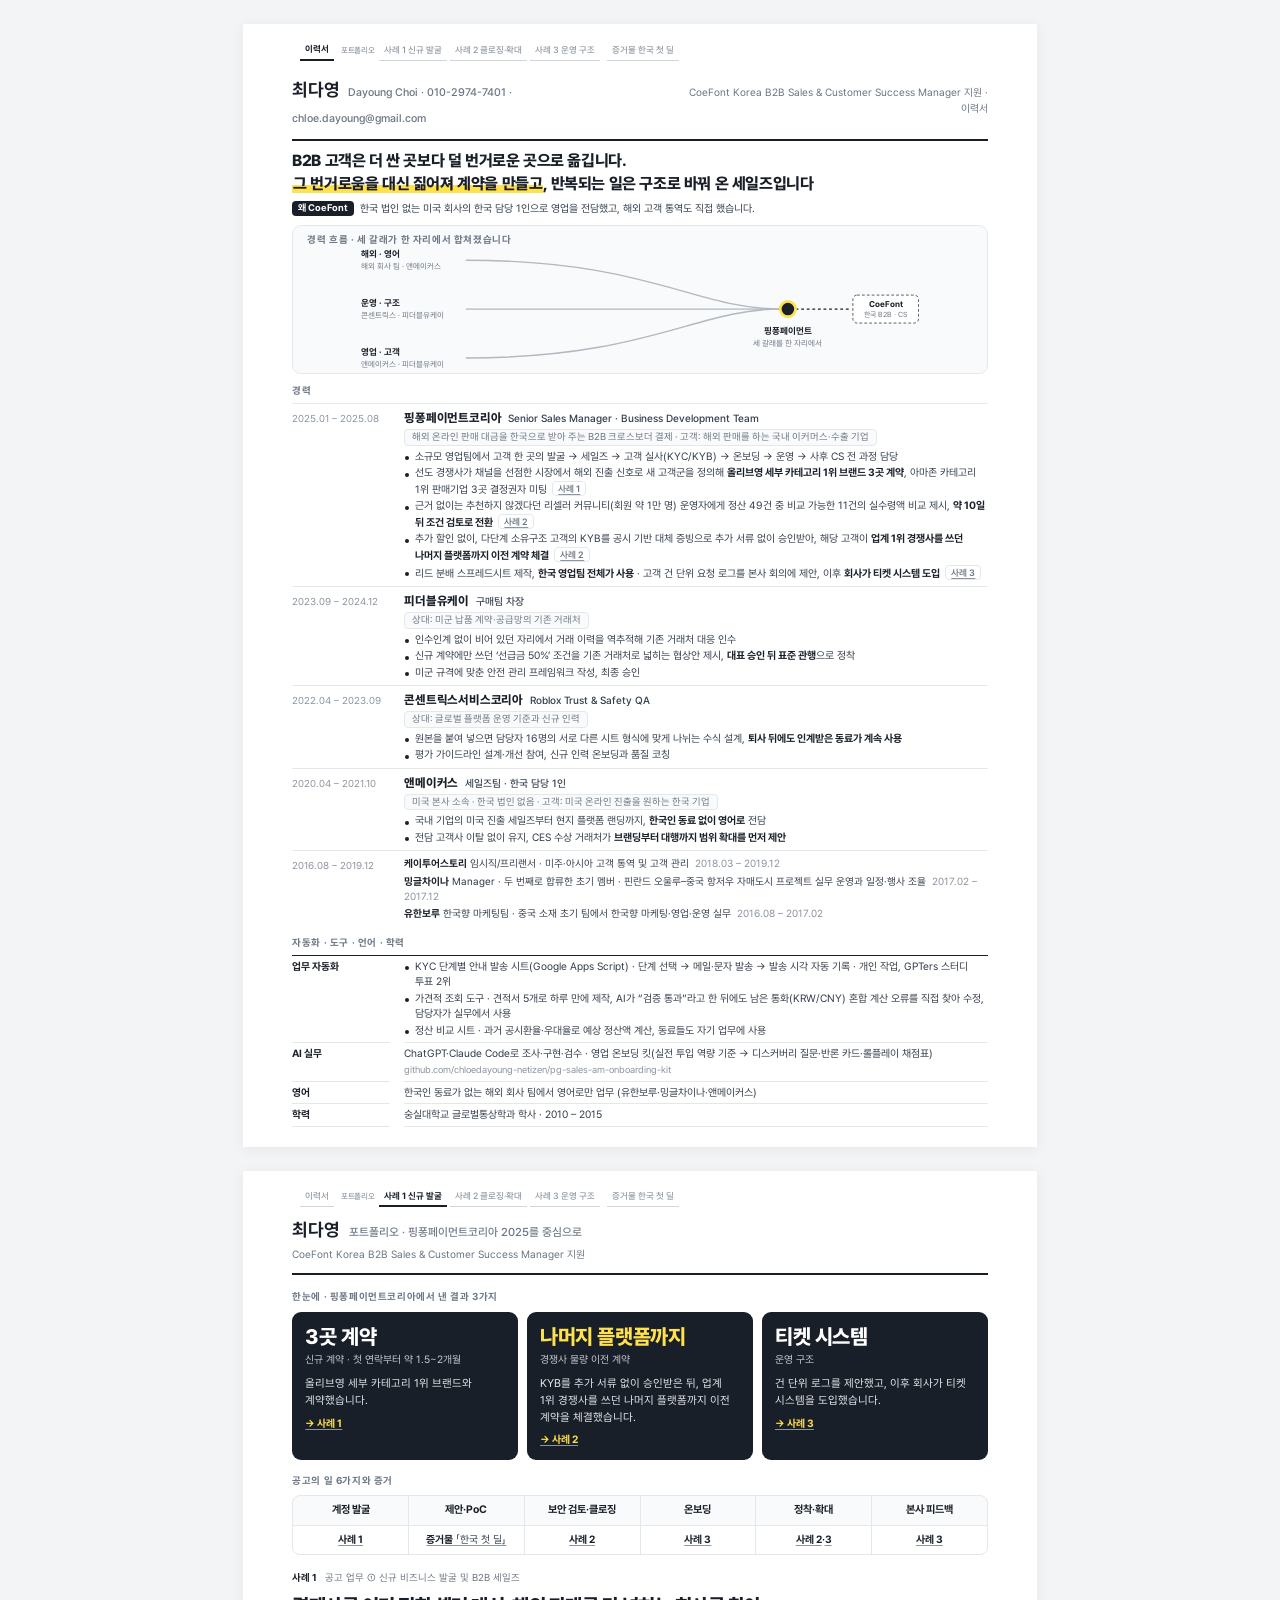
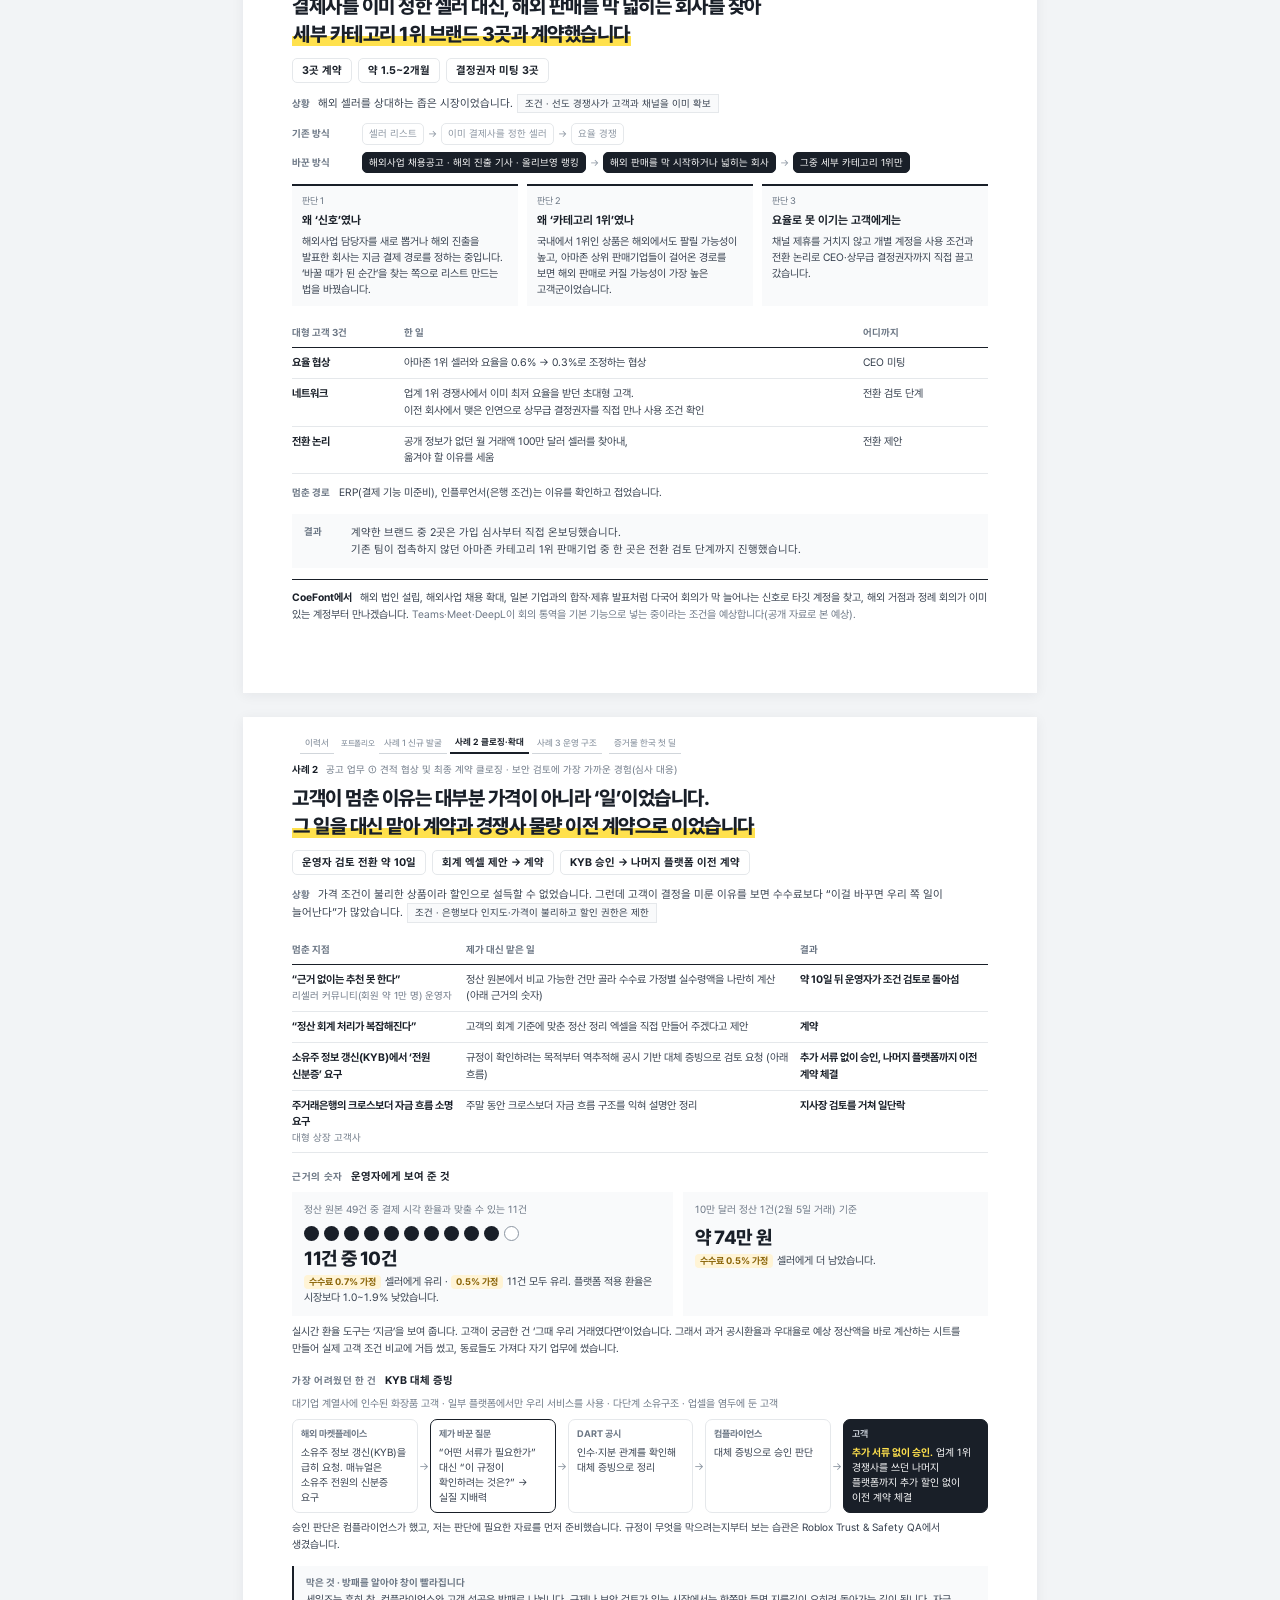
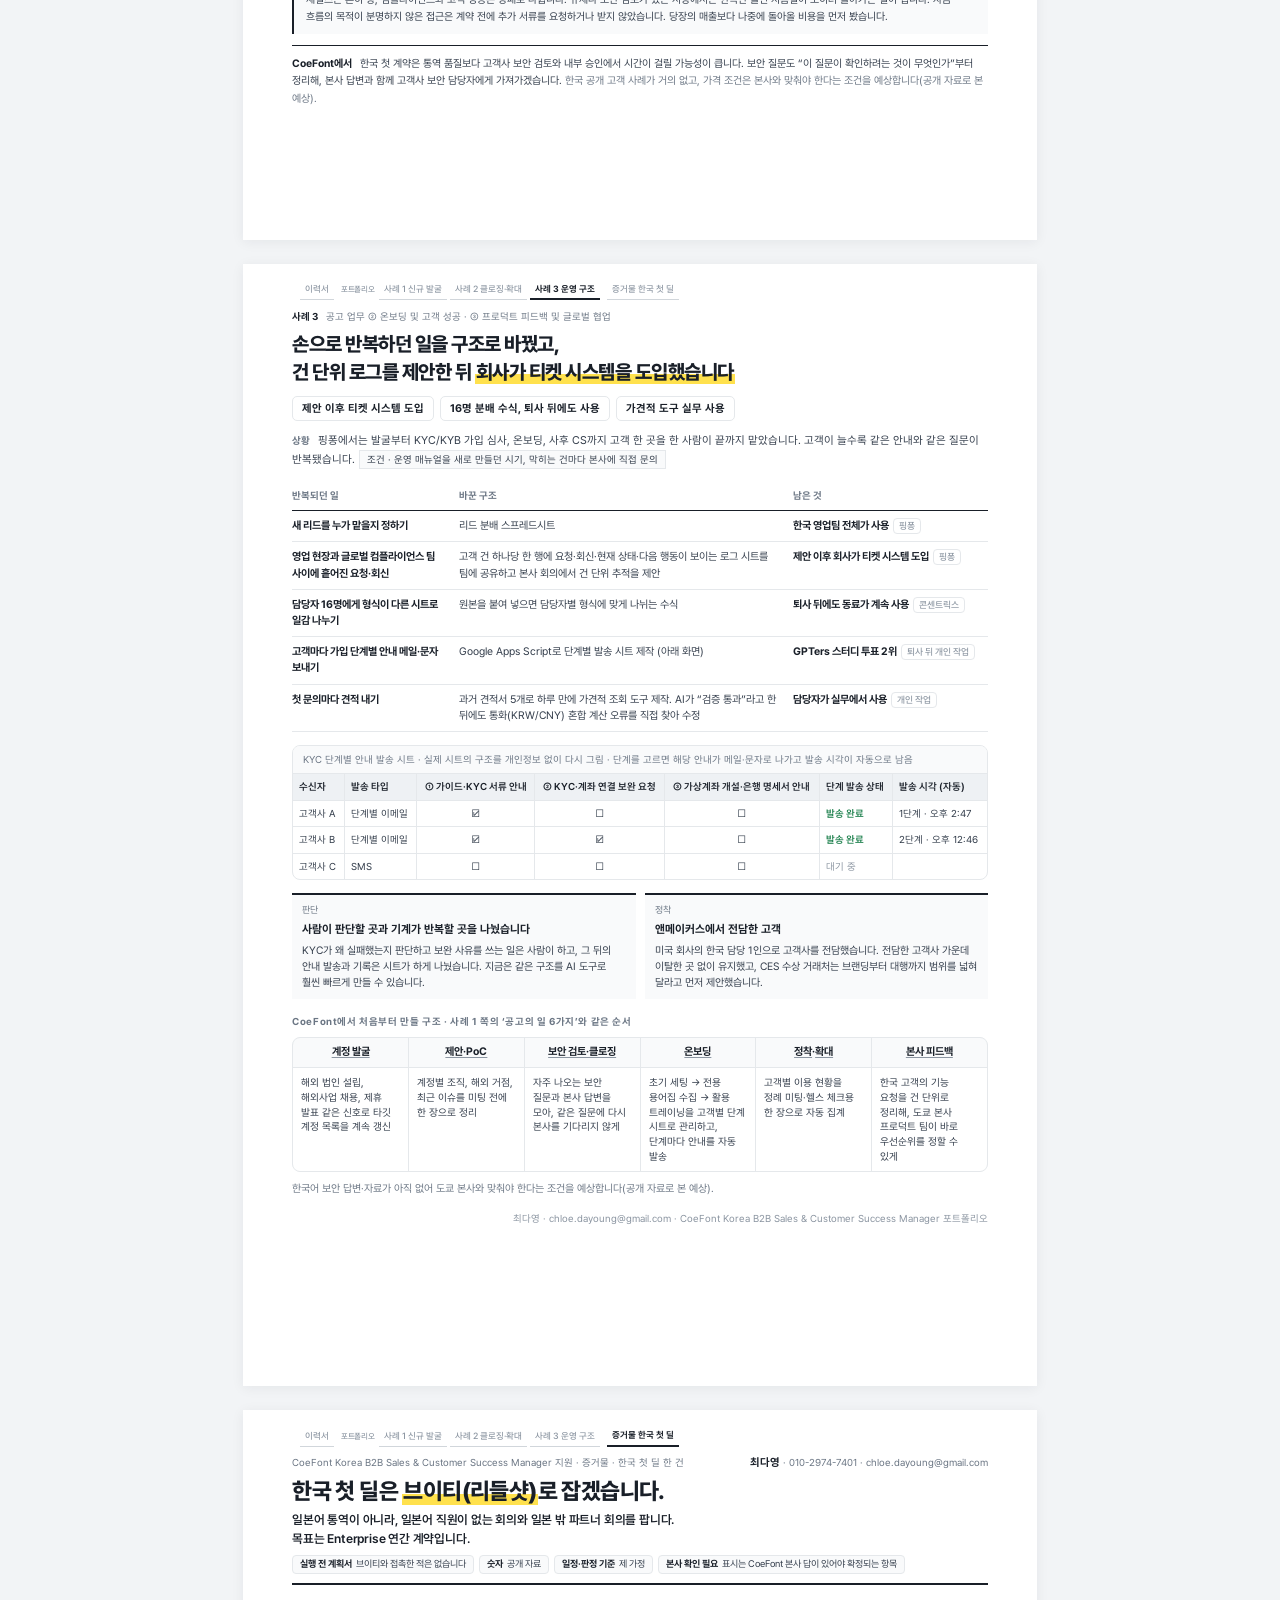
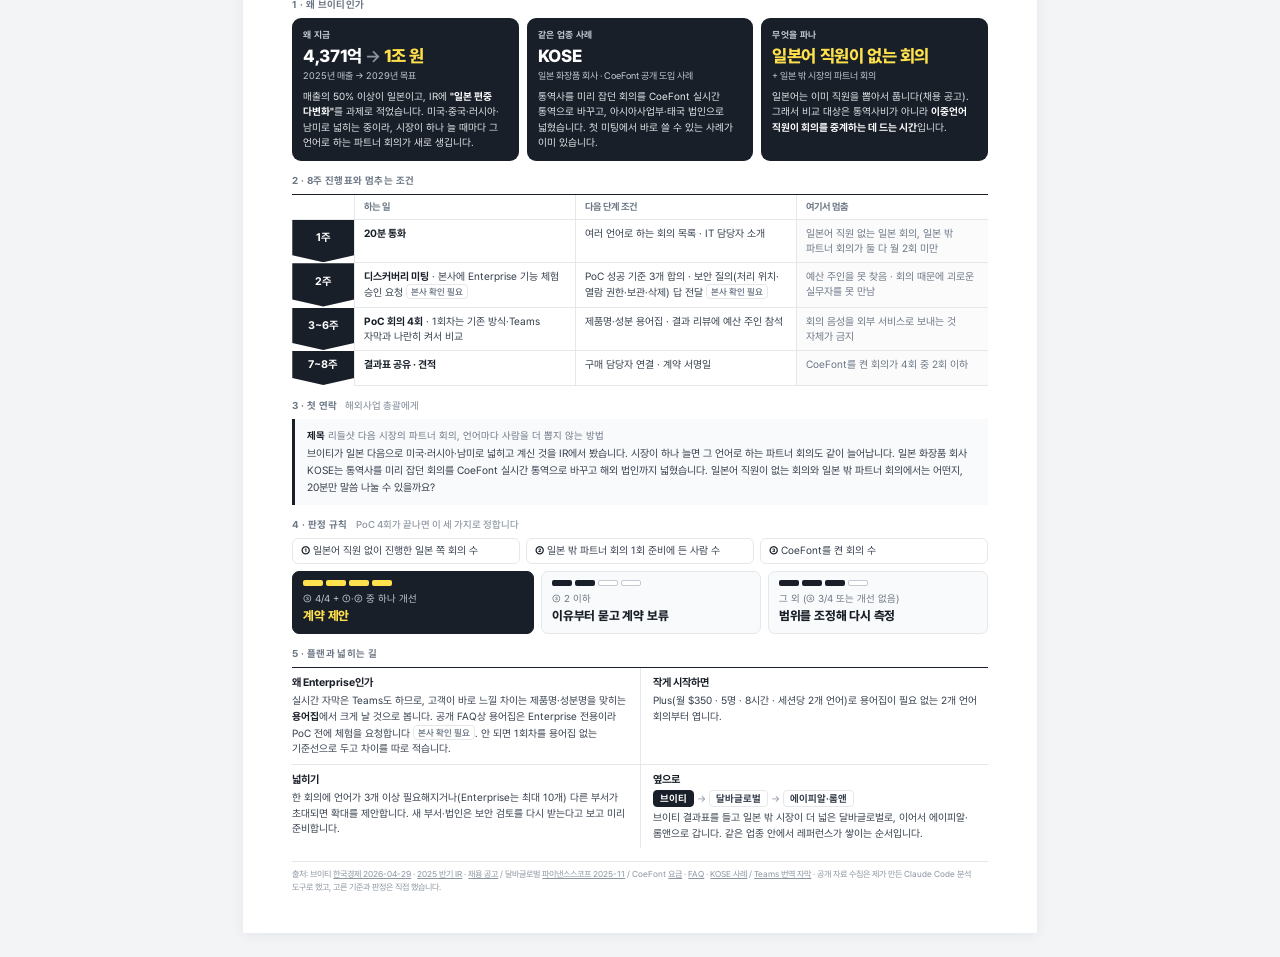
==== commit 34c06e83: "Align final submission with cover letter facts Cover letter confirms the KYB customer's remaining-pl" ====
--- a/coefont/통합_제출본_최종.html
+++ b/coefont/통합_제출본_최종.html
@@ -1,4 +1,4 @@
-<!doctype html><html lang="ko"><head><meta charset="utf-8"><meta name="viewport" content="width=device-width,initial-scale=1"><meta name="robots" content="noindex,nofollow"><title>최다영 · CoeFont Korea B2B Sales &amp; Customer Success Manager 지원 서류</title><style id="embedded-font">/* Pretendard (SIL OFL 1.1) · 이 문서에 쓰인 글자만 추린 내장 폰트 */@font-face{font-family:Pretendard;font-weight:400;font-style:normal;font-display:block;src:url([data-uri]) format('woff2')}@font-face{font-family:Pretendard;font-weight:500;font-style:normal;font-display:block;src:url([data-uri]) format('woff2')}@font-face{font-family:Pretendard;font-weight:600;font-style:normal;font-display:block;src:url([data-uri]) format('woff2')}@font-face{font-family:Pretendard;font-weight:700;font-style:normal;font-display:block;src:url([data-uri]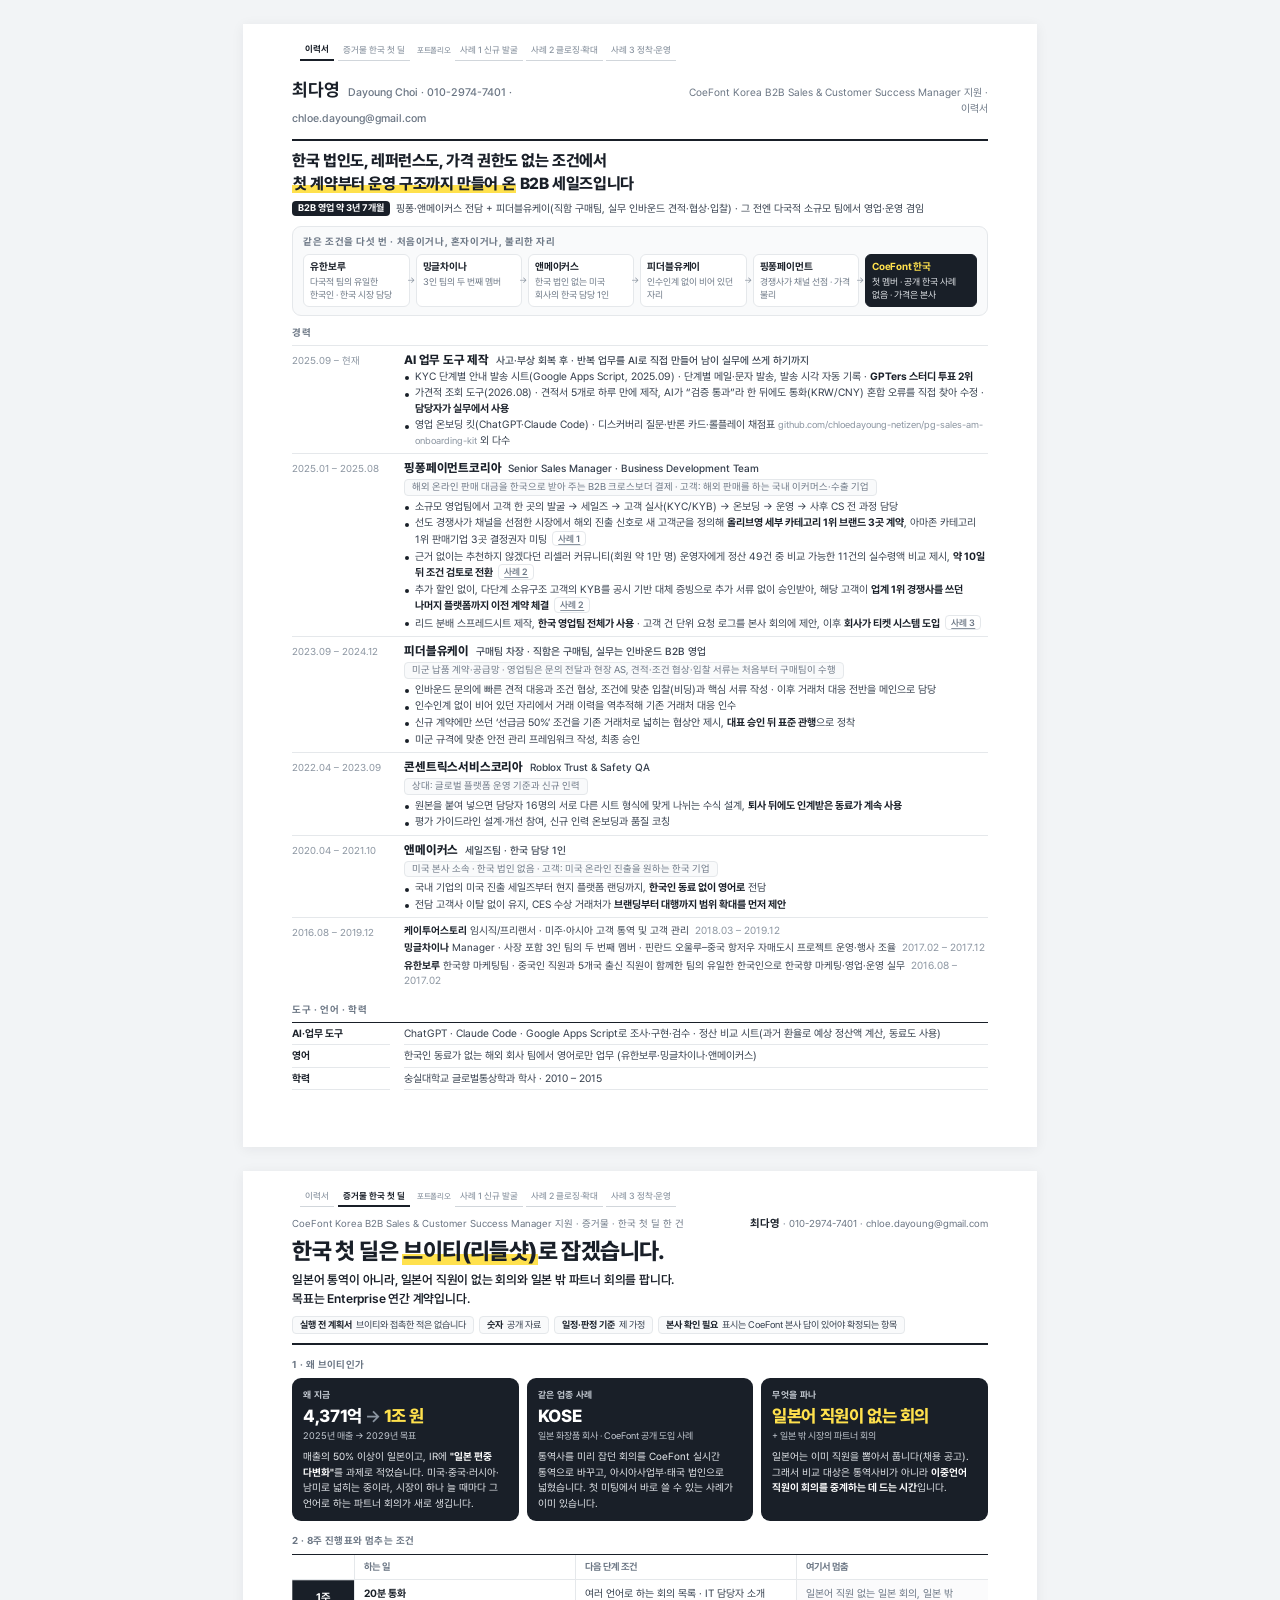
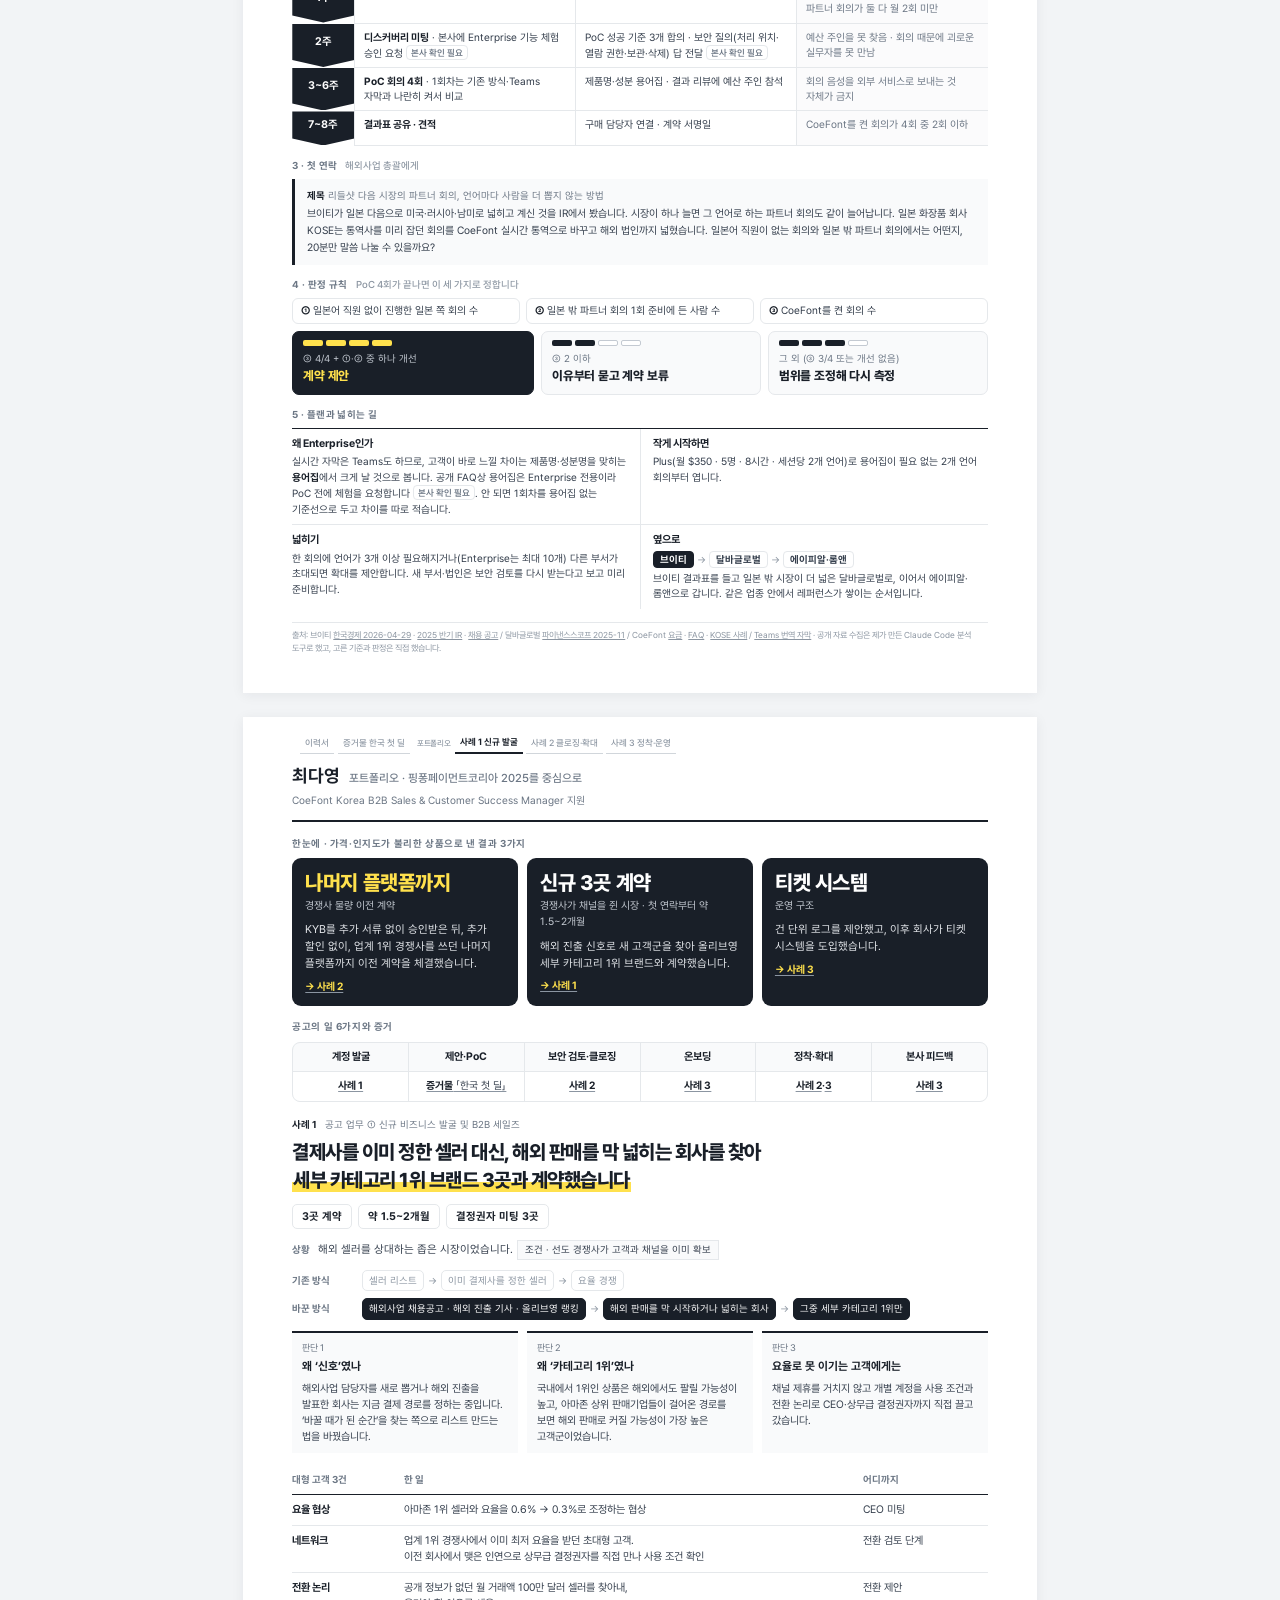
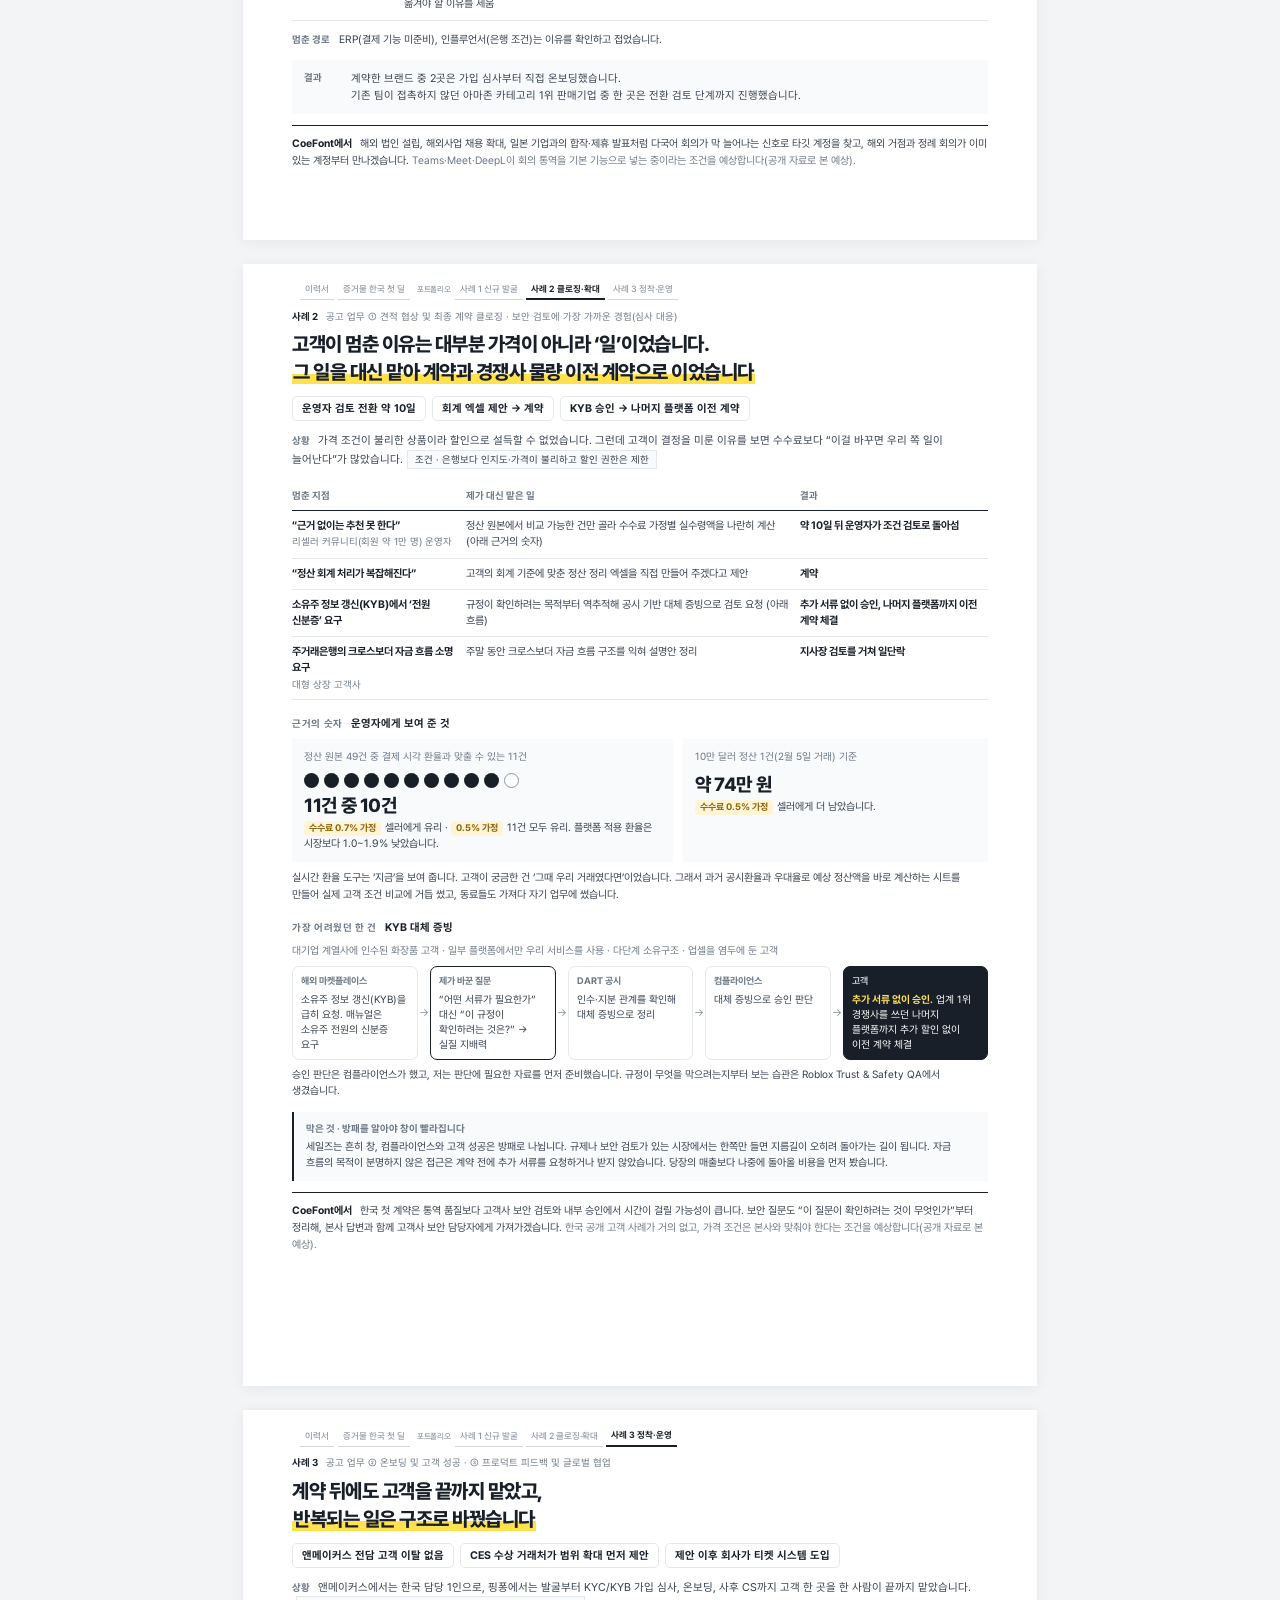
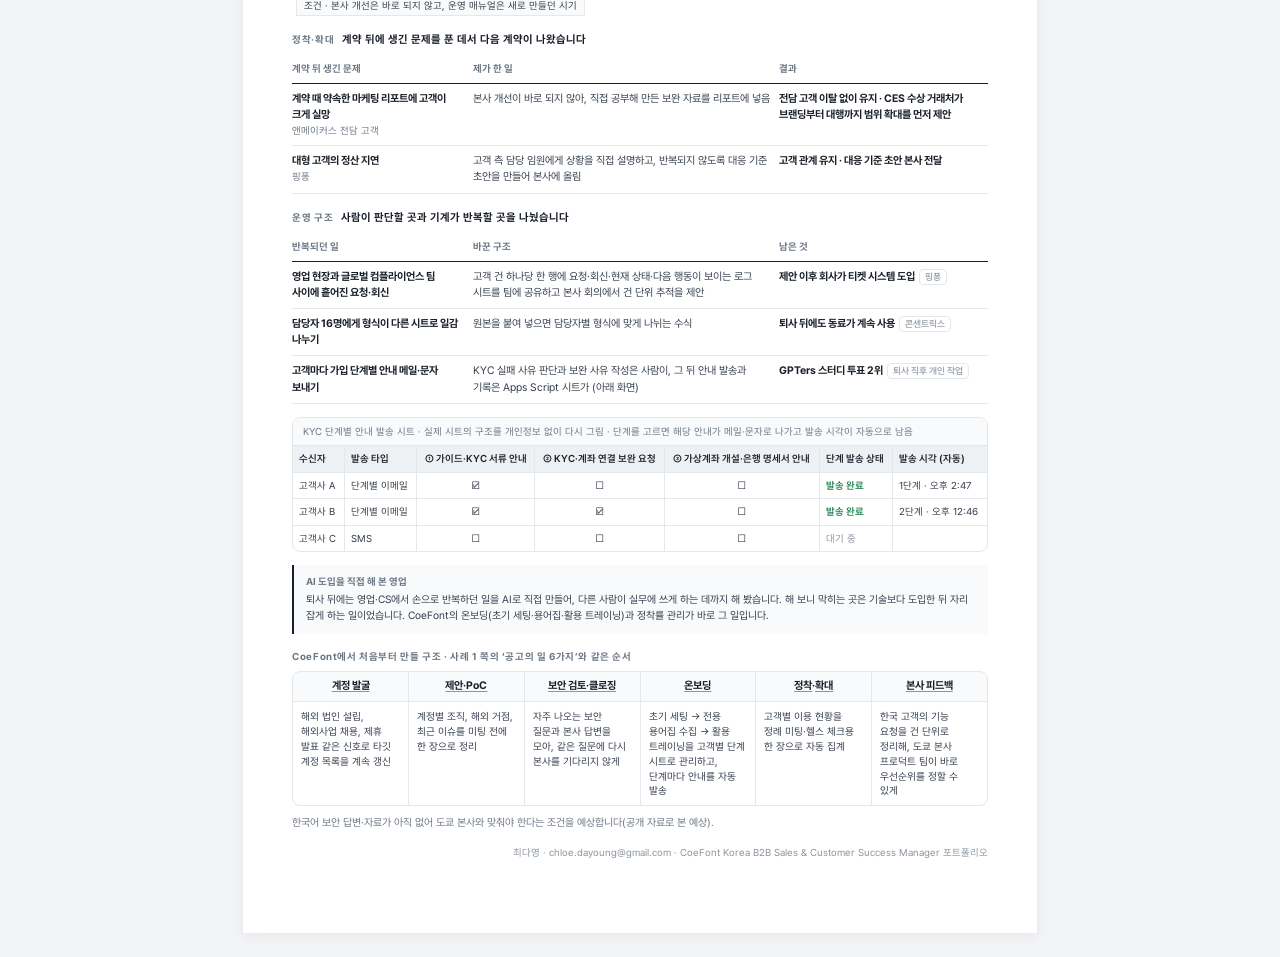
==== commit be3c307c: "Reposition final submission around founding-member conditions New page-1 headline and a five-step 's" ====
--- a/coefont/통합_제출본_최종.html
+++ b/coefont/통합_제출본_최종.html
@@ -1,4 +1,4 @@
-<!doctype html><html lang="ko"><head><meta charset="utf-8"><meta name="viewport" content="width=device-width,initial-scale=1"><meta name="robots" content="noindex,nofollow"><title>최다영 · CoeFont Korea B2B Sales &amp; Customer Success Manager 지원 서류</title><style id="embedded-font">/* Pretendard (SIL OFL 1.1) · 이 문서에 쓰인 글자만 추린 내장 폰트 */@font-face{font-family:Pretendard;font-weight:400;font-style:normal;font-display:block;src:url([data-uri]) format('woff2')}@font-face{font-family:Pretendard;font-weight:500;font-style:normal;font-display:block;src:url([data-uri]) format('woff2')}@font-face{font-family:Pretendard;font-weight:600;font-style:normal;font-display:block;src:url([data-uri]) format('woff2')}@font-face{font-family:Pretendard;font-weight:700;font-style:normal;font-display:block;src:url([data-uri]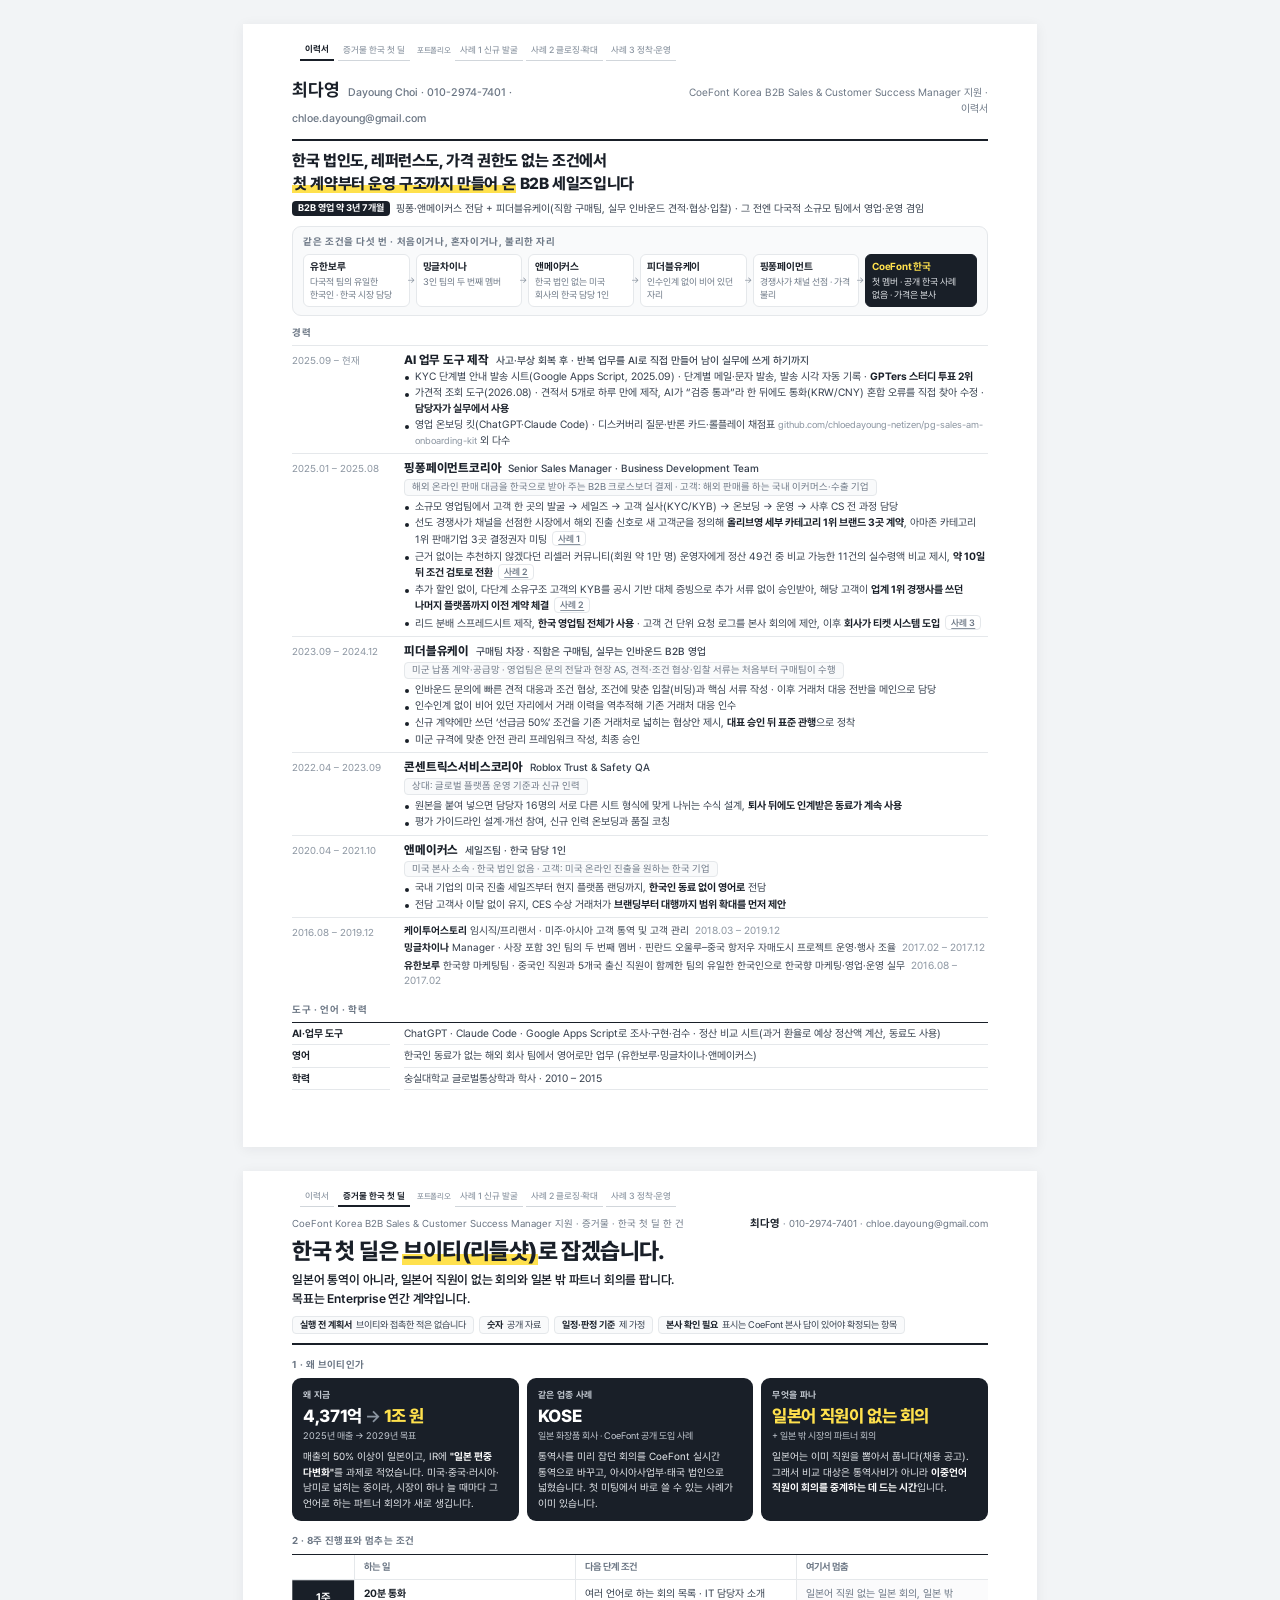
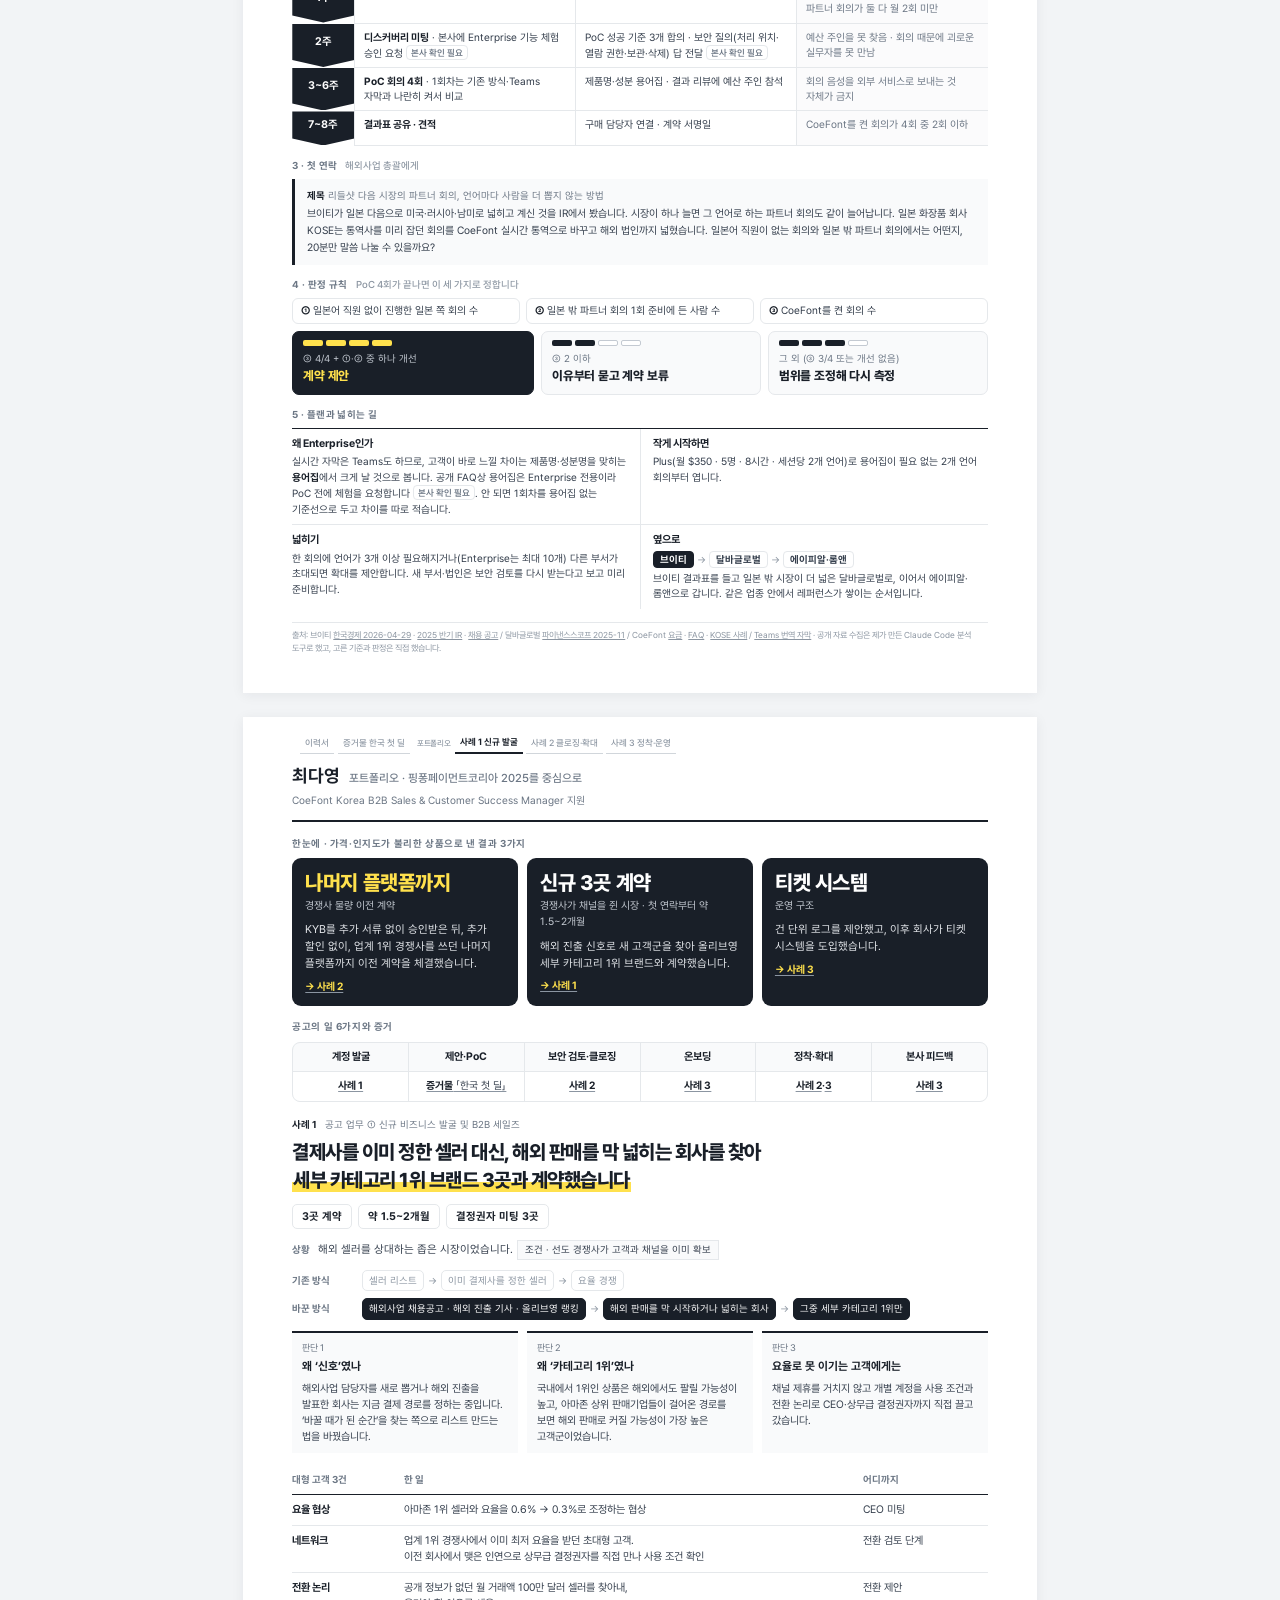
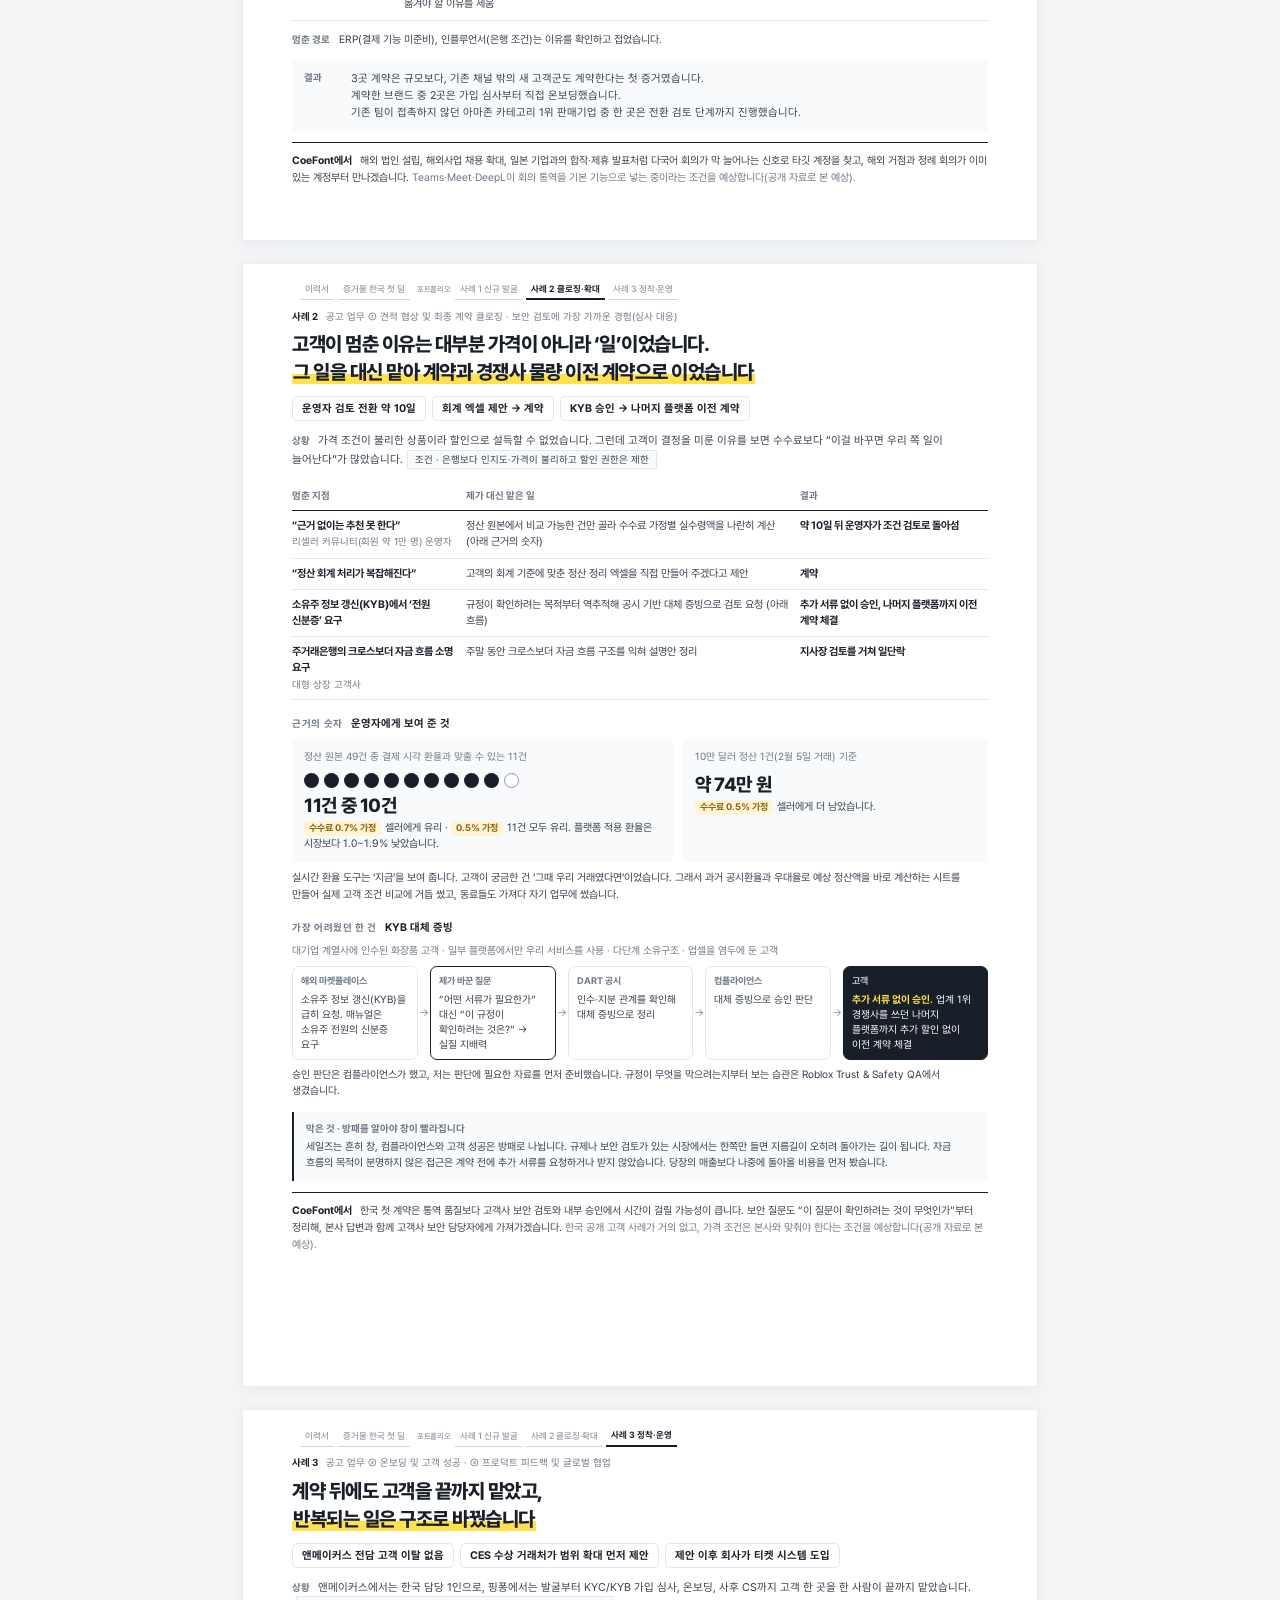
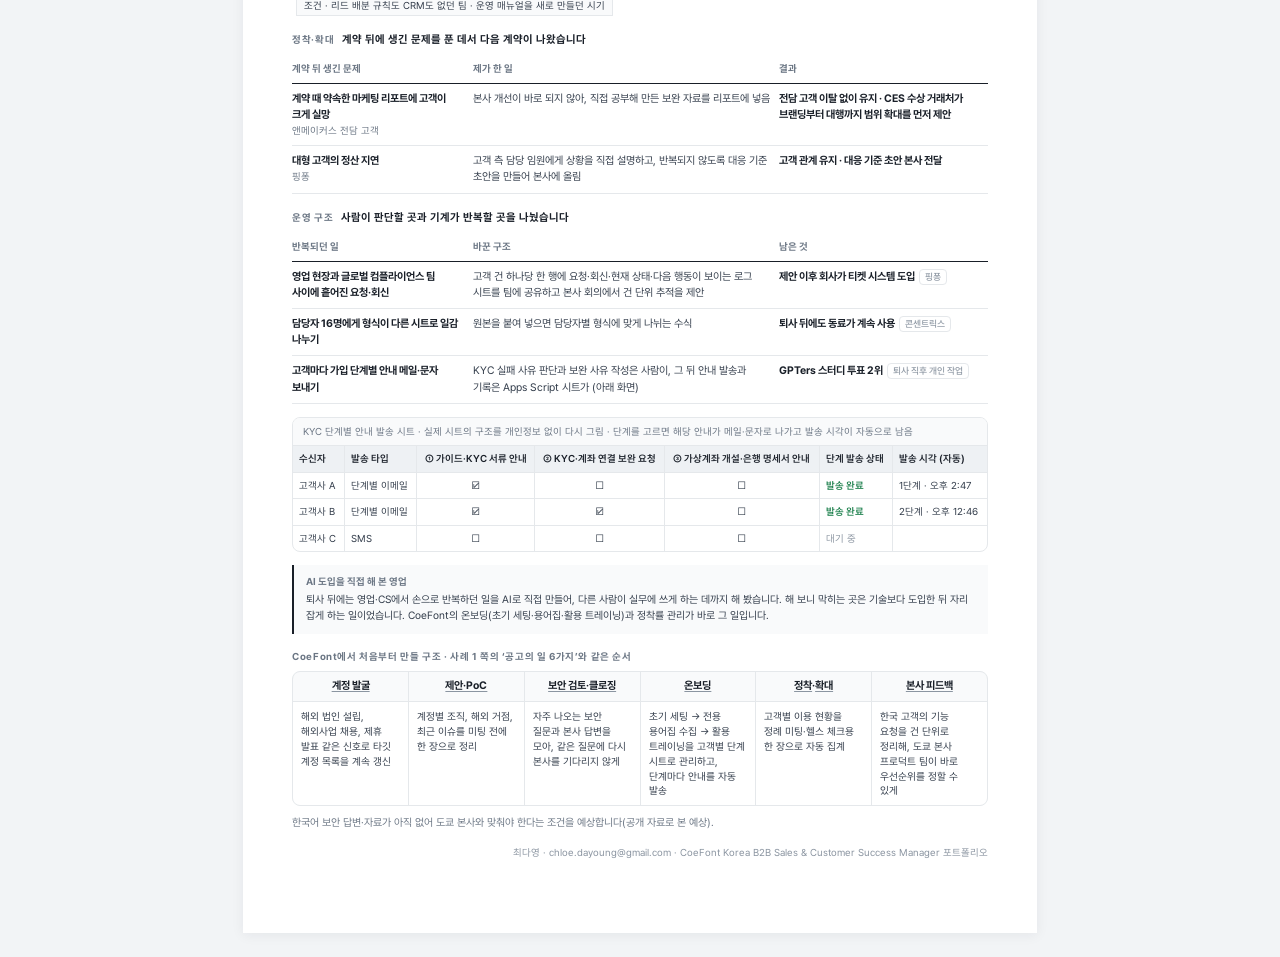
==== commit 2dcce2a4: "Add interview prep notes; add neutral Pingpong conditions Cover letter states the lead-ownership str" ====
--- a/coefont/통합_제출본_최종.html
+++ b/coefont/통합_제출본_최종.html
@@ -494,7 +494,7 @@
 <div class="judgments"><section class="judgment"><span class="num">판단 1</span><h3>왜 ‘신호’였나</h3><p>해외사업 담당자를 새로 뽑거나 해외 진출을 발표한 회사는 지금 결제 경로를 정하는 중입니다. ‘바꿀 때가 된 순간’을 찾는 쪽으로 리스트 만드는 법을 바꿨습니다.</p></section><section class="judgment"><span class="num">판단 2</span><h3>왜 ‘카테고리 1위’였나</h3><p>국내에서 1위인 상품은 해외에서도 팔릴 가능성이 높고, 아마존 상위 판매기업들이 걸어온 경로를 보면 해외 판매로 커질 가능성이 가장 높은 고객군이었습니다.</p></section><section class="judgment"><span class="num">판단 3</span><h3>요율로 못 이기는 고객에게는</h3><p>채널 제휴를 거치지 않고 개별 계정을 사용 조건과 전환 논리로 CEO·상무급 결정권자까지 직접 끌고 갔습니다.</p></section></div>
 <table class="tbl"><thead><tr><th style="width:16%">대형 고객 3건</th><th>한 일</th><th style="width:18%">어디까지</th></tr></thead><tbody><tr><td>요율 협상</td><td>아마존 1위 셀러와 요율을 0.6% → 0.3%로 조정하는 협상</td><td>CEO 미팅</td></tr><tr><td>네트워크</td><td>업계 1위 경쟁사에서 이미 최저 요율을 받던 초대형 고객.<br>이전 회사에서 맺은 인연으로 상무급 결정권자를 직접 만나 사용 조건 확인</td><td>전환 검토 단계</td></tr><tr><td>전환 논리</td><td>공개 정보가 없던 월 거래액 100만 달러 셀러를 찾아내,<br>옮겨야 할 이유를 세움</td><td>전환 제안</td></tr></tbody></table>
 <p class="stop"><b>멈춘 경로</b>ERP(결제 기능 미준비), 인플루언서(은행 조건)는 이유를 확인하고 접었습니다.</p>
-<div class="result"><b>결과</b><p>계약한 브랜드 중 2곳은 가입 심사부터 직접 온보딩했습니다.<br>기존 팀이 접촉하지 않던 아마존 카테고리 1위 판매기업 중 한 곳은 전환 검토 단계까지 진행했습니다.</p></div>
+<div class="result"><b>결과</b><p>3곳 계약은 규모보다, 기존 채널 밖의 새 고객군도 계약한다는 첫 증거였습니다.<br>계약한 브랜드 중 2곳은 가입 심사부터 직접 온보딩했습니다.<br>기존 팀이 접촉하지 않던 아마존 카테고리 1위 판매기업 중 한 곳은 전환 검토 단계까지 진행했습니다.</p></div>
 <p class="next"><b>CoeFont에서</b>해외 법인 설립, 해외사업 채용 확대, 일본 기업과의 합작·제휴 발표처럼 다국어 회의가 막 늘어나는 신호로 타깃 계정을 찾고, 해외 거점과 정례 회의가 이미 있는 계정부터 만나겠습니다. <span class="forecast">Teams·Meet·DeepL이 회의 통역을 기본 기능으로 넣는 중이라는 조건을 예상합니다(공개 자료로 본 예상).</span></p>
 </section></article><article class="sheet cs" id="case2"><nav class="sheet-tabs" aria-label="지원 서류 쪽 이동"><a href="#cv">이력서</a><a href="#evidence">증거물 한국 첫 딜</a><span class="portfolio-tabs"><span class="portfolio-label">포트폴리오</span><a href="#case1">사례 1 신규 발굴</a><a href="#case2" aria-current="page">사례 2 클로징·확대</a><a href="#case3">사례 3 정착·운영</a></span><span class="sheet-count">4 / 5</span></nav><section class="case">
 <p class="jd"><b>사례 2</b>공고 업무 ① 견적 협상 및 최종 계약 클로징 · 보안 검토에 가장 가까운 경험(심사 대응)</p>
@@ -539,7 +539,7 @@
 <p class="jd"><b>사례 3</b>공고 업무 ② 온보딩 및 고객 성공 · ③ 프로덕트 피드백 및 글로벌 협업</p>
 <h1>계약 뒤에도 고객을 끝까지 맡았고,<br><mark>반복되는 일은 구조로 바꿨습니다</mark></h1>
 <div class="results"><span class="chip">앤메이커스 전담 고객 이탈 없음</span><span class="chip">CES 수상 거래처가 범위 확대 먼저 제안</span><span class="chip">제안 이후 회사가 티켓 시스템 도입</span></div>
-<p class="context"><b>상황</b>앤메이커스에서는 한국 담당 1인으로, 핑퐁에서는 발굴부터 KYC/KYB 가입 심사, 온보딩, 사후 CS까지 고객 한 곳을 한 사람이 끝까지 맡았습니다.<span class="condition">조건 · 본사 개선은 바로 되지 않고, 운영 매뉴얼은 새로 만들던 시기</span></p>
+<p class="context"><b>상황</b>앤메이커스에서는 한국 담당 1인으로, 핑퐁에서는 발굴부터 KYC/KYB 가입 심사, 온보딩, 사후 CS까지 고객 한 곳을 한 사람이 끝까지 맡았습니다.<span class="condition">조건 · 리드 배분 규칙도 CRM도 없던 팀 · 운영 매뉴얼을 새로 만들던 시기</span></p>
 
 <section class="blk"><h2 class="section-label">정착·확대 <em>계약 뒤에 생긴 문제를 푼 데서 다음 계약이 나왔습니다</em></h2>
 <table class="tbl" style="margin-top:0"><thead><tr><th style="width:26%">계약 뒤 생긴 문제</th><th>제가 한 일</th><th style="width:30%">결과</th></tr></thead><tbody>
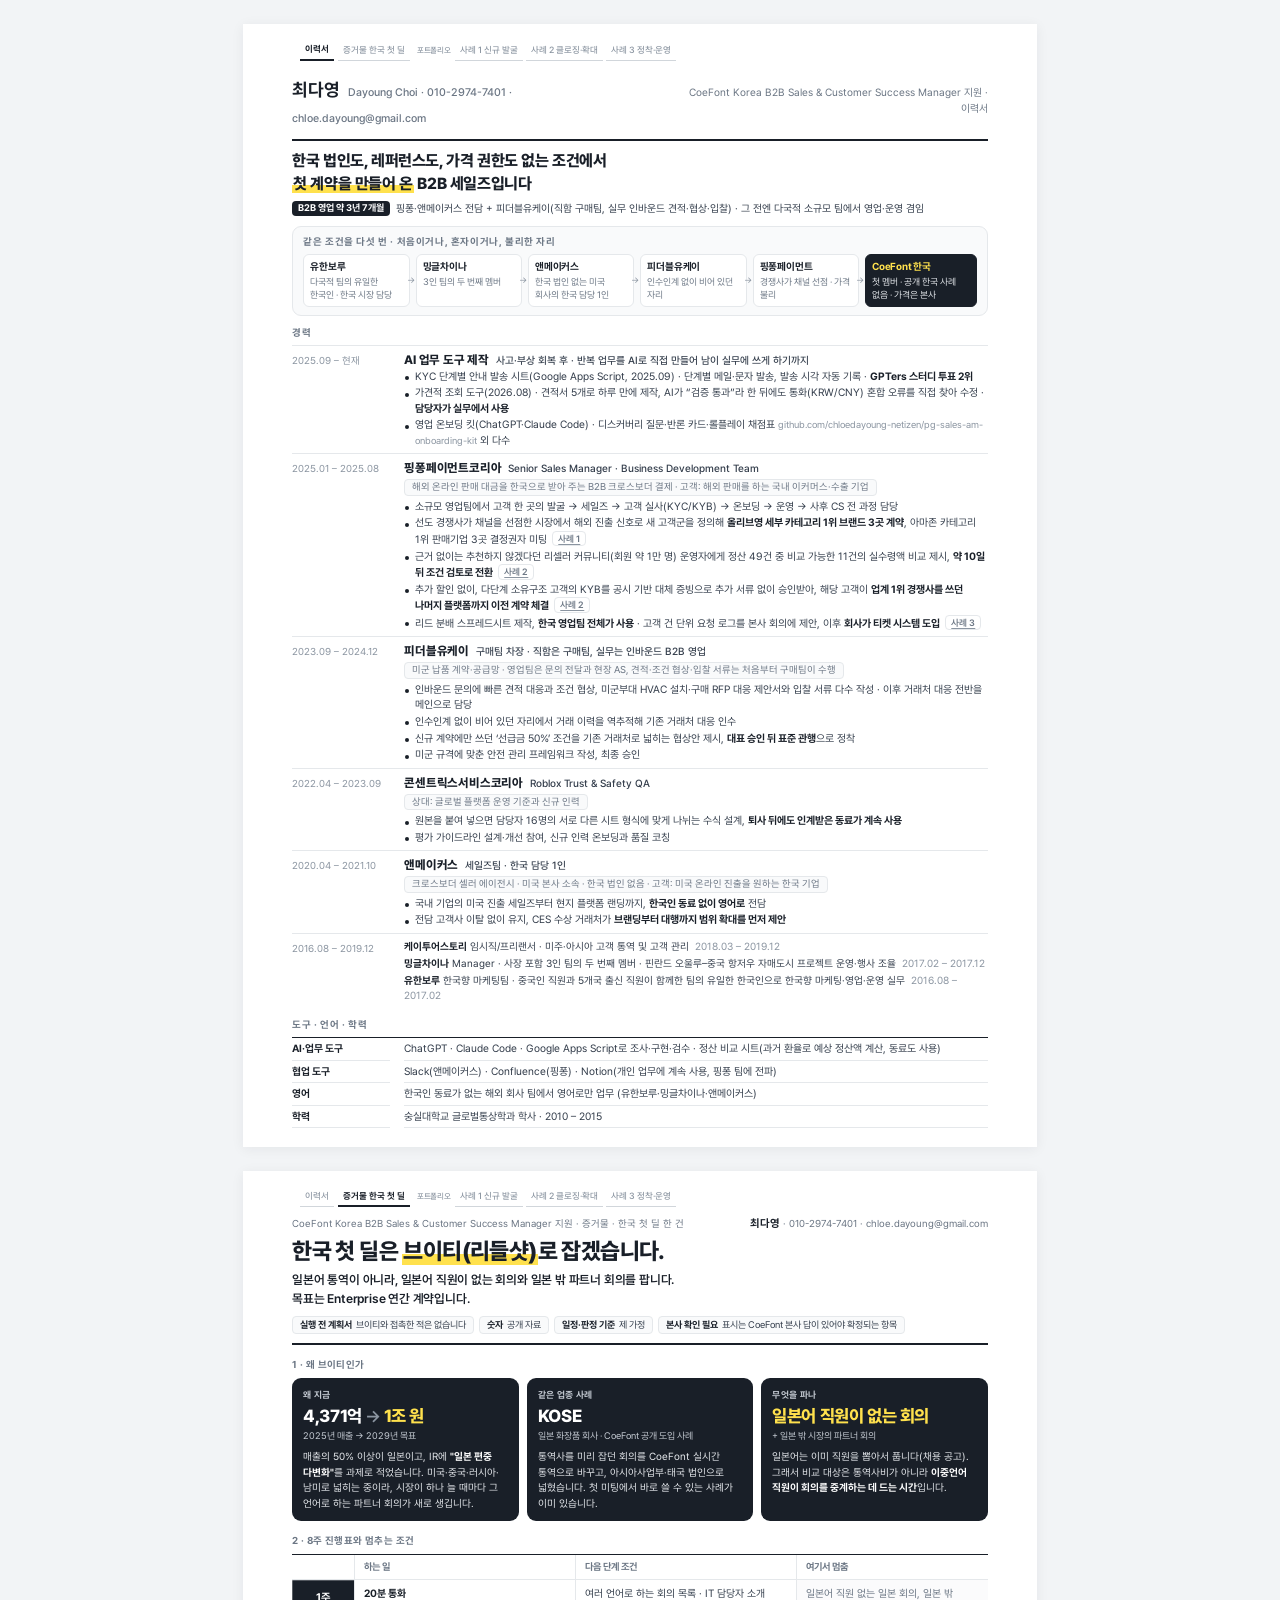
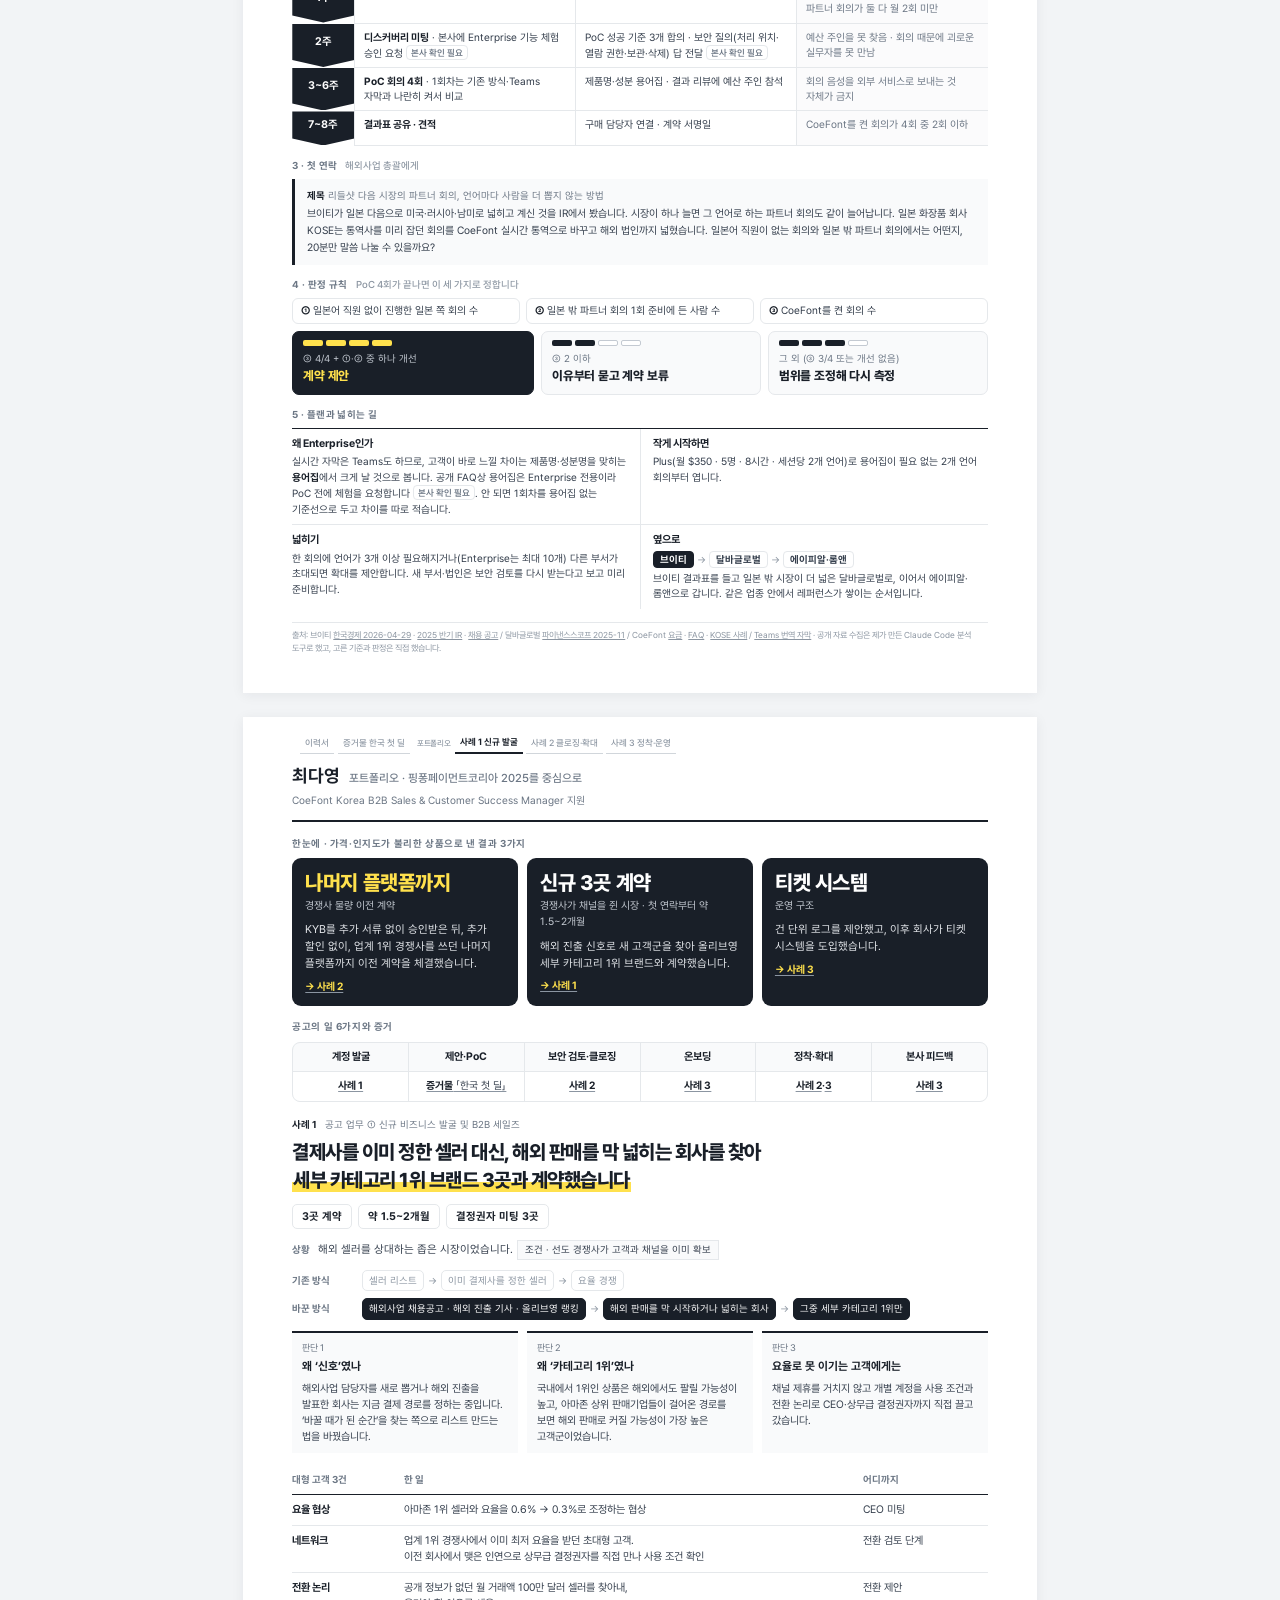
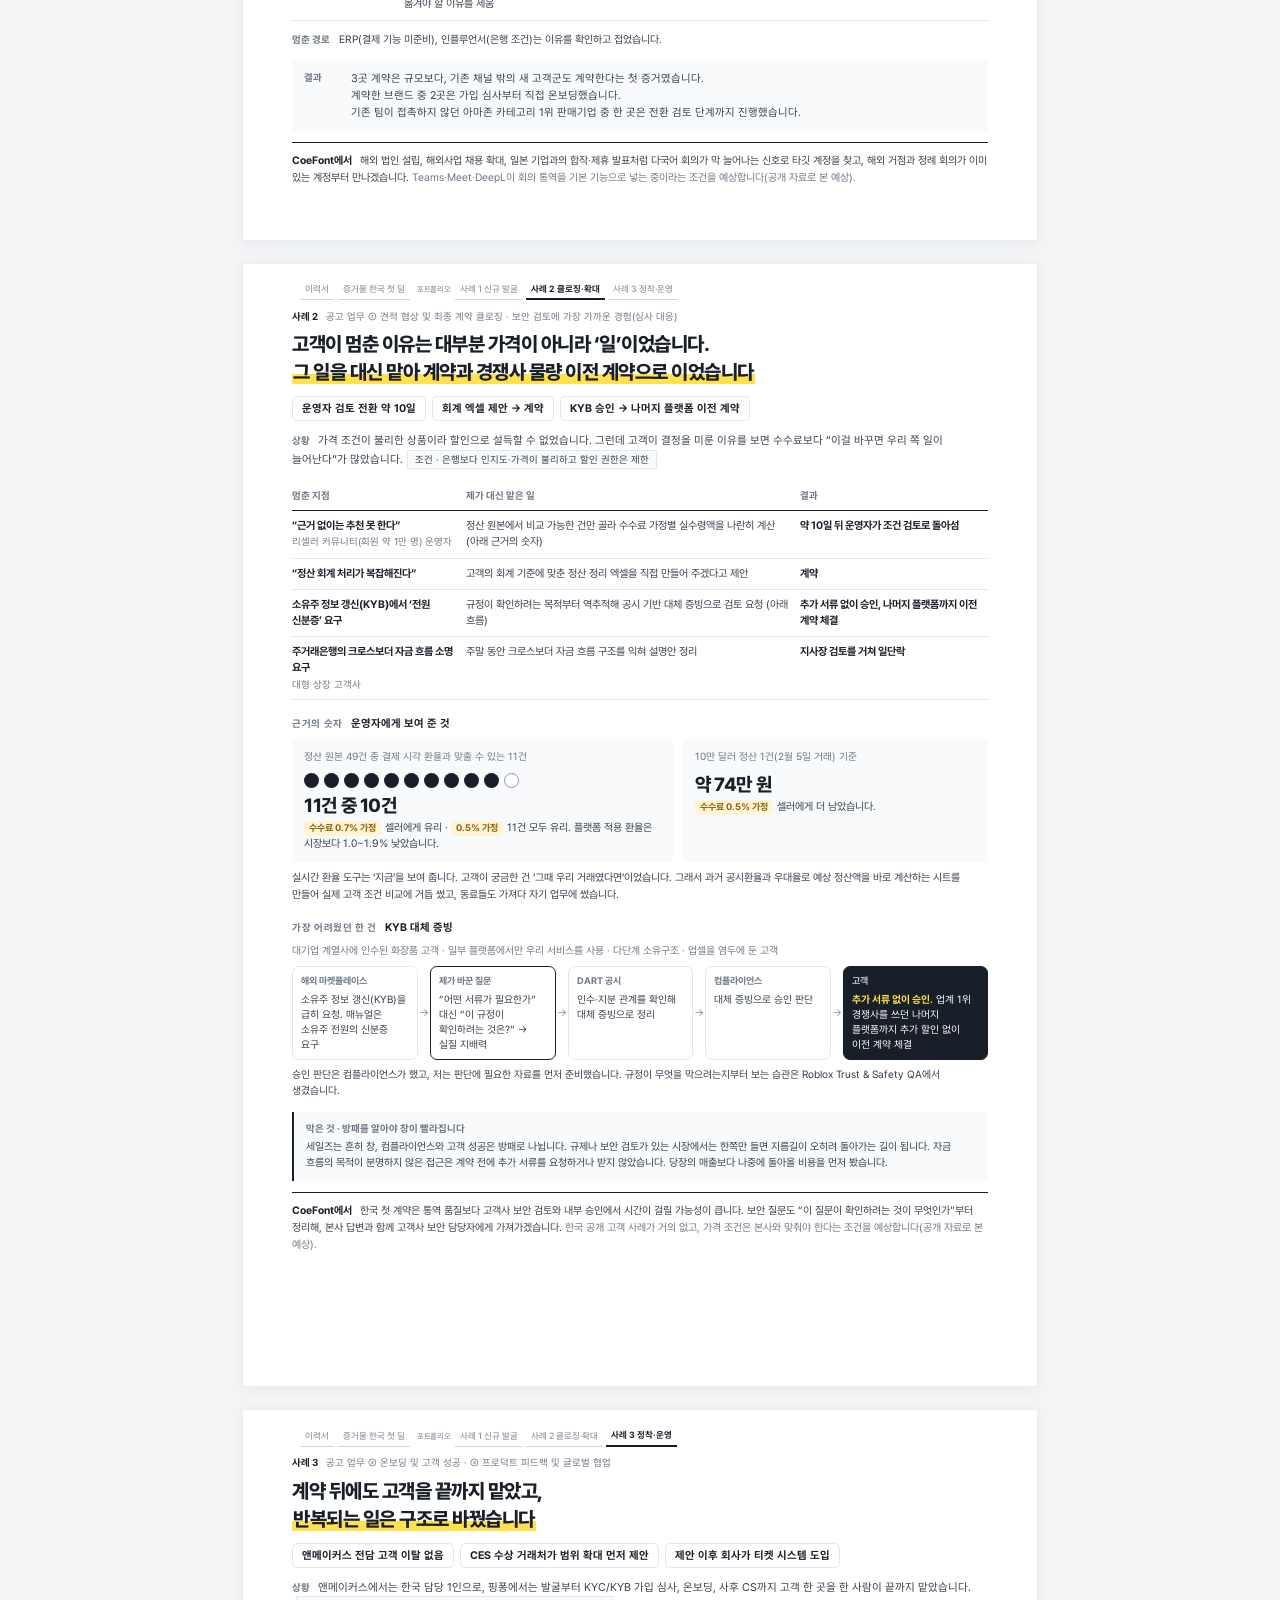
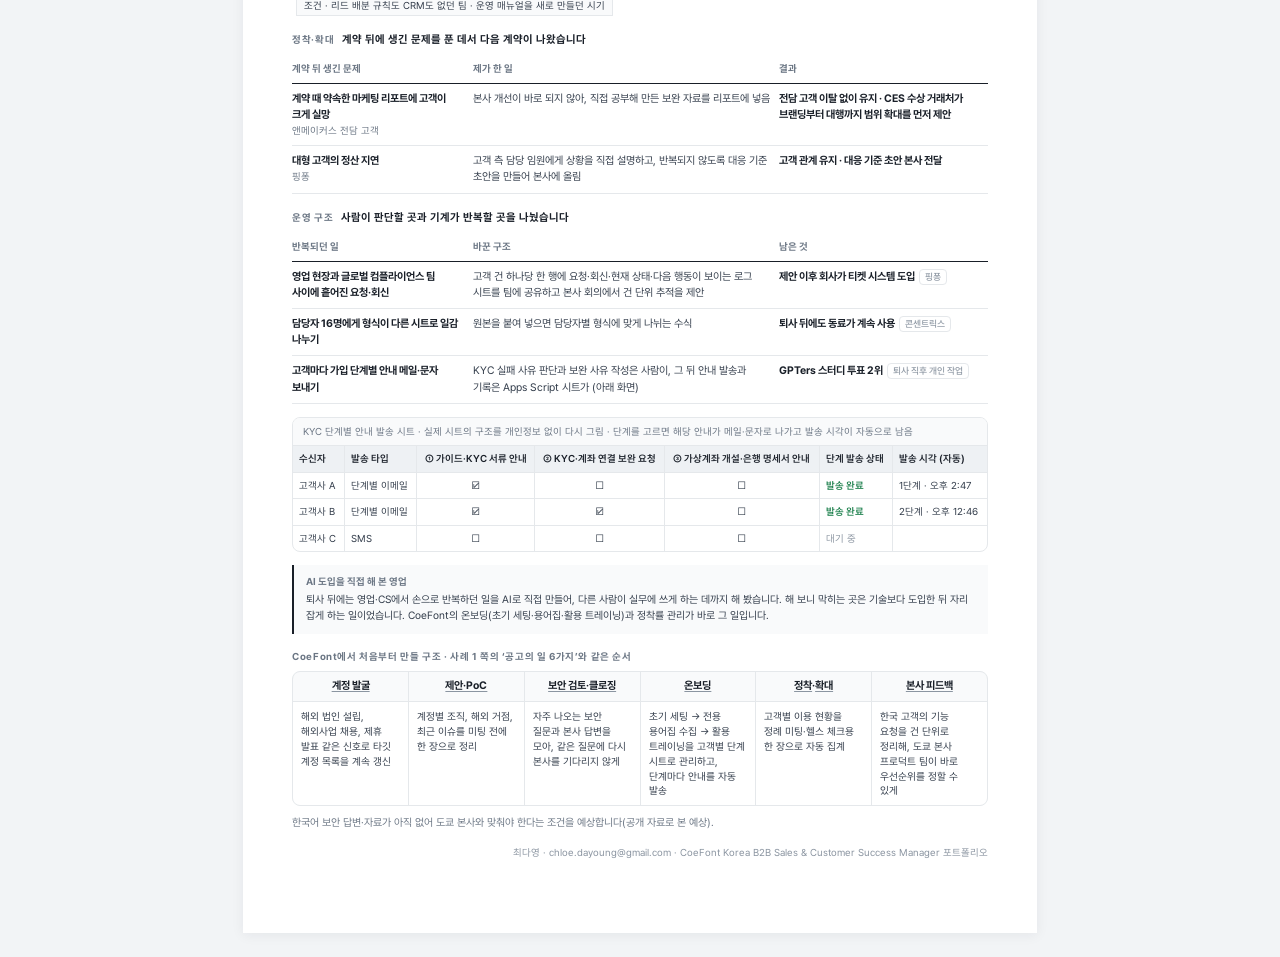
==== commit e126e063: "Sharpen CV for sales reading: headline, cross-border, RFP, tools Co-Authored-By: Claude Opus 5.5 <no" ====
--- a/coefont/통합_제출본_최종.html
+++ b/coefont/통합_제출본_최종.html
@@ -1,4 +1,4 @@
-<!doctype html><html lang="ko"><head><meta charset="utf-8"><meta name="viewport" content="width=device-width,initial-scale=1"><meta name="robots" content="noindex,nofollow"><title>최다영 · CoeFont Korea B2B Sales &amp; Customer Success Manager 지원 서류</title><style id="embedded-font">/* Pretendard (SIL OFL 1.1) · 이 문서에 쓰인 글자만 추린 내장 폰트 */@font-face{font-family:Pretendard;font-weight:400;font-style:normal;font-display:block;src:url([data-uri]) format('woff2')}@font-face{font-family:Pretendard;font-weight:500;font-style:normal;font-display:block;src:url([data-uri]) format('woff2')}@font-face{font-family:Pretendard;font-weight:600;font-style:normal;font-display:block;src:url([data-uri]) format('woff2')}@font-face{font-family:Pretendard;font-weight:700;font-style:normal;font-display:block;src:url([data-uri]